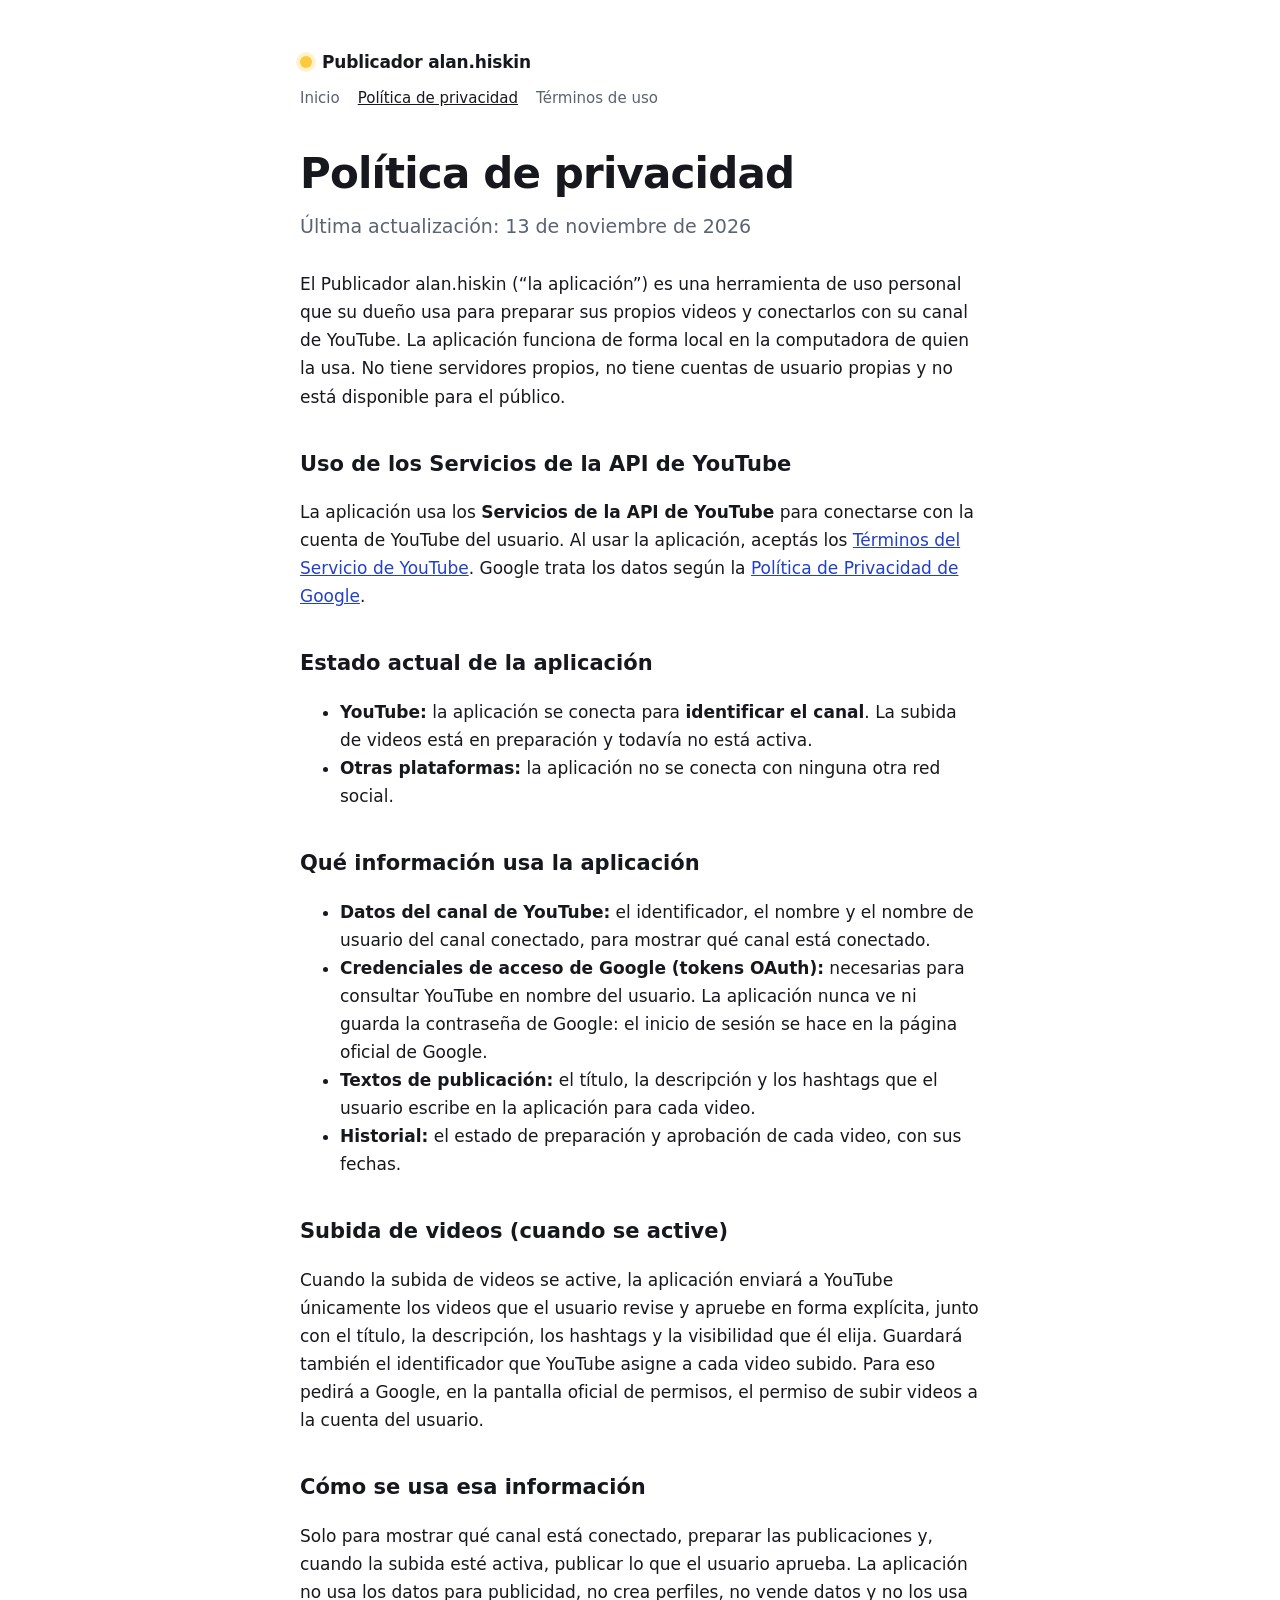
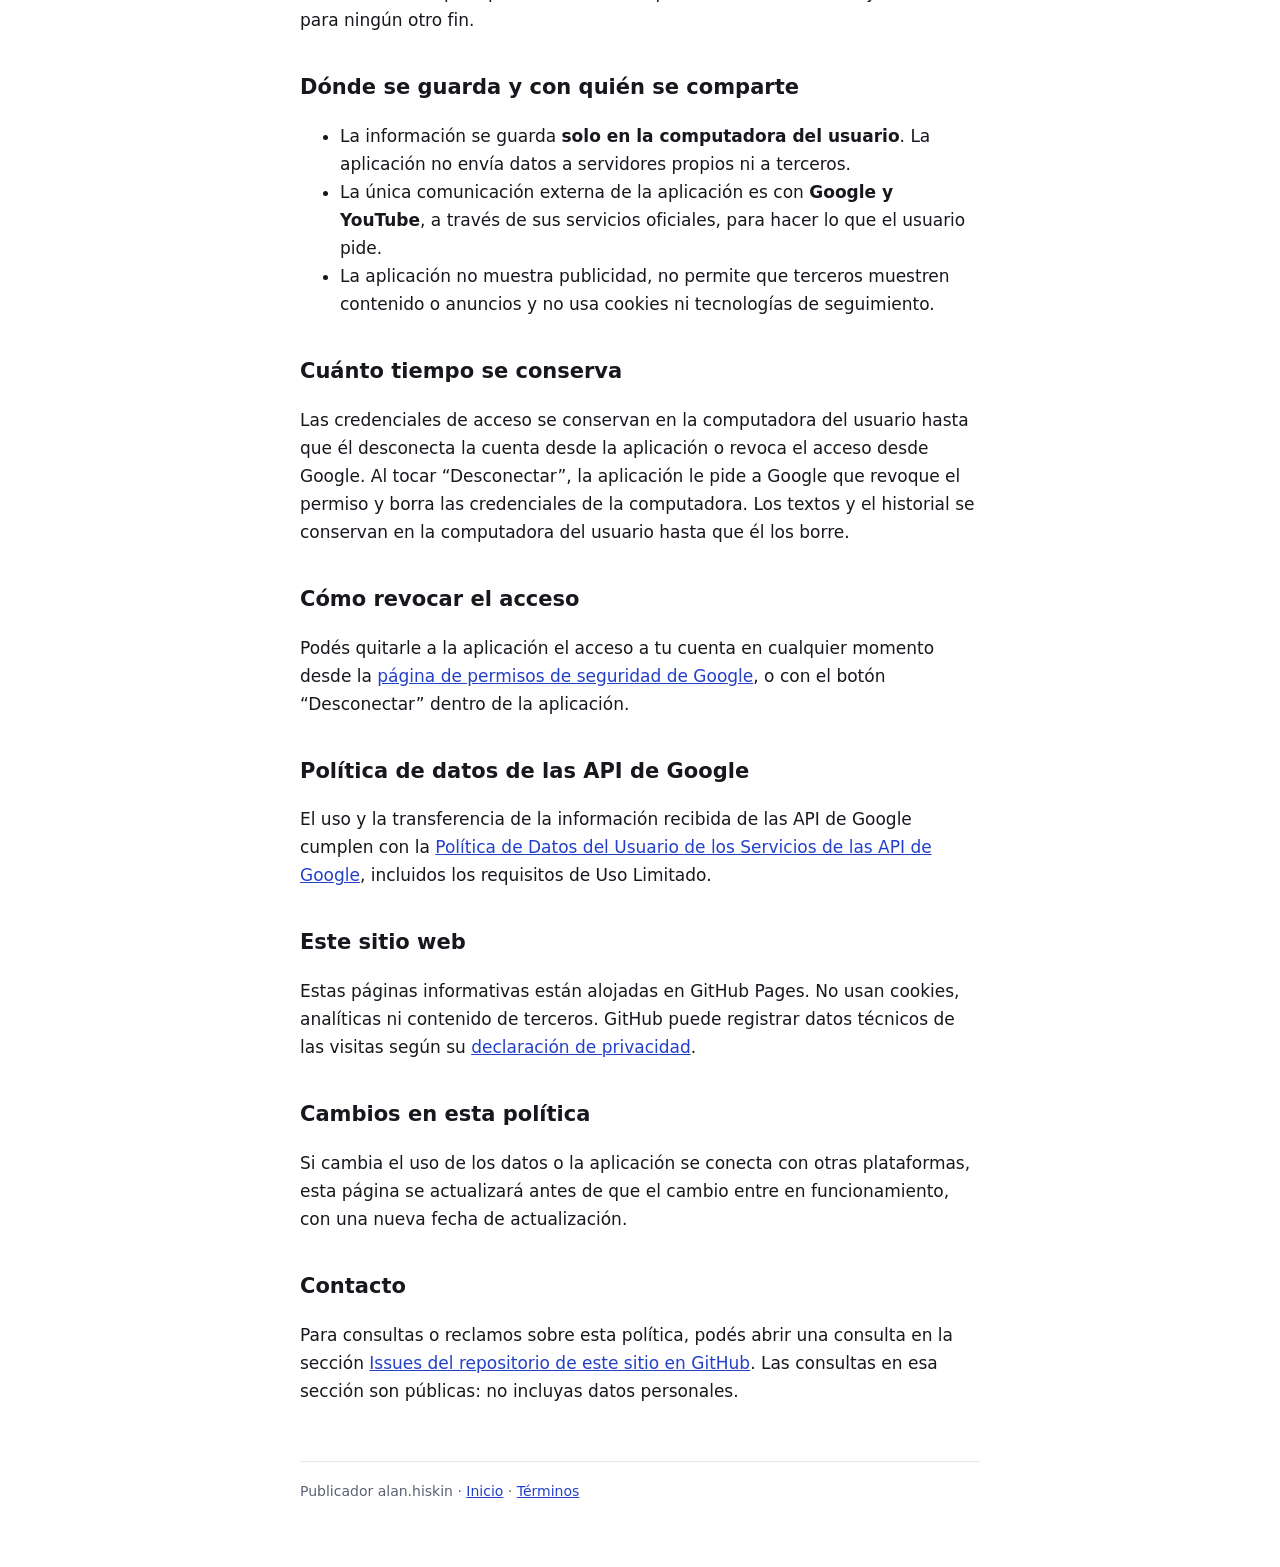
==== privacidad.html @ b64fcfba "Páginas del Publicador" ====
<!doctype html>
<html lang="es">
<head>
  <meta charset="utf-8">
  <meta name="viewport" content="width=device-width, initial-scale=1">
  <title>Política de privacidad · Publicador alan.hiskin</title>
  <meta name="description" content="Cómo el Publicador alan.hiskin usa y guarda los datos de la cuenta de YouTube conectada.">
  <link rel="stylesheet" href="estilos.css">
</head>
<body>
  <div class="envoltura">
    <header><span class="punto"></span>Publicador alan.hiskin</header>
    <nav><a href="./">Inicio</a><a href="privacidad.html" aria-current="page">Política de privacidad</a><a href="terminos.html">Términos de uso</a></nav>

    <h1>Política de privacidad</h1>
    <p class="sub">Última actualización: 13 de noviembre de 2026</p>

    <p>El Publicador alan.hiskin (“la aplicación”) es una herramienta de uso personal que su dueño usa para preparar sus propios videos y conectarlos con su canal de YouTube. La aplicación funciona de forma local en la computadora de quien la usa. No tiene servidores propios, no tiene cuentas de usuario propias y no está disponible para el público.</p>

    <h2>Uso de los Servicios de la API de YouTube</h2>
    <p>La aplicación usa los <b>Servicios de la API de YouTube</b> para conectarse con la cuenta de YouTube del usuario. Al usar la aplicación, aceptás los <a href="https://www.youtube.com/t/terms">Términos del Servicio de YouTube</a>. Google trata los datos según la <a href="https://policies.google.com/privacy">Política de Privacidad de Google</a>.</p>

    <h2>Estado actual de la aplicación</h2>
    <ul>
      <li><b>YouTube:</b> la aplicación se conecta para <b>identificar el canal</b>. La subida de videos está en preparación y todavía no está activa.</li>
      <li><b>Otras plataformas:</b> la aplicación no se conecta con ninguna otra red social.</li>
    </ul>

    <h2>Qué información usa la aplicación</h2>
    <ul>
      <li><b>Datos del canal de YouTube:</b> el identificador, el nombre y el nombre de usuario del canal conectado, para mostrar qué canal está conectado.</li>
      <li><b>Credenciales de acceso de Google (tokens OAuth):</b> necesarias para consultar YouTube en nombre del usuario. La aplicación nunca ve ni guarda la contraseña de Google: el inicio de sesión se hace en la página oficial de Google.</li>
      <li><b>Textos de publicación:</b> el título, la descripción y los hashtags que el usuario escribe en la aplicación para cada video.</li>
      <li><b>Historial:</b> el estado de preparación y aprobación de cada video, con sus fechas.</li>
    </ul>

    <h2>Subida de videos (cuando se active)</h2>
    <p>Cuando la subida de videos se active, la aplicación enviará a YouTube únicamente los videos que el usuario revise y apruebe en forma explícita, junto con el título, la descripción, los hashtags y la visibilidad que él elija. Guardará también el identificador que YouTube asigne a cada video subido. Para eso pedirá a Google, en la pantalla oficial de permisos, el permiso de subir videos a la cuenta del usuario.</p>

    <h2>Cómo se usa esa información</h2>
    <p>Solo para mostrar qué canal está conectado, preparar las publicaciones y, cuando la subida esté activa, publicar lo que el usuario aprueba. La aplicación no usa los datos para publicidad, no crea perfiles, no vende datos y no los usa para ningún otro fin.</p>

    <h2>Dónde se guarda y con quién se comparte</h2>
    <ul>
      <li>La información se guarda <b>solo en la computadora del usuario</b>. La aplicación no envía datos a servidores propios ni a terceros.</li>
      <li>La única comunicación externa de la aplicación es con <b>Google y YouTube</b>, a través de sus servicios oficiales, para hacer lo que el usuario pide.</li>
      <li>La aplicación no muestra publicidad, no permite que terceros muestren contenido o anuncios y no usa cookies ni tecnologías de seguimiento.</li>
    </ul>

    <h2>Cuánto tiempo se conserva</h2>
    <p>Las credenciales de acceso se conservan en la computadora del usuario hasta que él desconecta la cuenta desde la aplicación o revoca el acceso desde Google. Al tocar “Desconectar”, la aplicación le pide a Google que revoque el permiso y borra las credenciales de la computadora. Los textos y el historial se conservan en la computadora del usuario hasta que él los borre.</p>

    <h2>Cómo revocar el acceso</h2>
    <p>Podés quitarle a la aplicación el acceso a tu cuenta en cualquier momento desde la <a href="https://security.google.com/settings/security/permissions">página de permisos de seguridad de Google</a>, o con el botón “Desconectar” dentro de la aplicación.</p>

    <h2>Política de datos de las API de Google</h2>
    <p>El uso y la transferencia de la información recibida de las API de Google cumplen con la <a href="https://developers.google.com/terms/api-services-user-data-policy">Política de Datos del Usuario de los Servicios de las API de Google</a>, incluidos los requisitos de Uso Limitado.</p>

    <h2>Este sitio web</h2>
    <p>Estas páginas informativas están alojadas en GitHub Pages. No usan cookies, analíticas ni contenido de terceros. GitHub puede registrar datos técnicos de las visitas según su <a href="https://docs.github.com/en/site-policy/privacy-policies/github-general-privacy-statement">declaración de privacidad</a>.</p>

    <h2>Cambios en esta política</h2>
    <p>Si cambia el uso de los datos o la aplicación se conecta con otras plataformas, esta página se actualizará antes de que el cambio entre en funcionamiento, con una nueva fecha de actualización.</p>

    <h2>Contacto</h2>
    <p>Para consultas o reclamos sobre esta política, podés abrir una consulta en la sección <a href="https://github.com/alanhiskin17/alanhiskin17.github.io/issues">Issues del repositorio de este sitio en GitHub</a>. Las consultas en esa sección son públicas: no incluyas datos personales.</p>

    <footer>Publicador alan.hiskin · <a href="./">Inicio</a> · <a href="terminos.html">Términos</a></footer>
  </div>
</body>
</html>
---- estilos.css ----
:root {
  --azul: #2340C8; --amarillo: #FFC93C; --tinta: #16181D; --gris: #5B6271; --linea: #E6E8ED; --fondo: #FFFFFF; --suave: #F4F5F7;
  color-scheme: light dark;
}
@media (prefers-color-scheme: dark) {
  :root { --tinta: #F1F2F5; --gris: #A7ADBA; --linea: #2A2E37; --fondo: #111317; --suave: #1A1D23; }
}
* { box-sizing: border-box; }
body { margin: 0; background: var(--fondo); color: var(--tinta); font: 17px/1.65 "Segoe UI", system-ui, -apple-system, Roboto, sans-serif; }
.envoltura { max-width: 720px; margin: 0 auto; padding: 48px 20px 64px; }
header { display: flex; align-items: center; gap: 10px; font-weight: 800; letter-spacing: -.01em; }
header .punto { width: 12px; height: 12px; border-radius: 50%; background: var(--amarillo); box-shadow: 0 0 0 4px rgba(255,201,60,.25); }
nav { display: flex; gap: 18px; flex-wrap: wrap; margin: 10px 0 40px; font-size: 15px; }
nav a { color: var(--gris); text-decoration: none; } nav a:hover, nav a[aria-current] { color: var(--tinta); text-decoration: underline; }
h1 { font-size: clamp(30px, 6vw, 42px); line-height: 1.1; letter-spacing: -.02em; margin: 0 0 14px; }
h2 { font-size: 21px; margin: 36px 0 8px; }
p, li { color: var(--tinta); } .sub { color: var(--gris); font-size: 19px; margin: 0 0 28px; }
a { color: var(--azul); } @media (prefers-color-scheme: dark) { a { color: #8EA2FF; } }
.tarjetas { display: grid; gap: 12px; grid-template-columns: repeat(auto-fit, minmax(200px, 1fr)); margin: 28px 0; }
.tarjeta { background: var(--suave); border: 1px solid var(--linea); border-radius: 14px; padding: 16px 18px; }
.tarjeta b { display: block; margin-bottom: 4px; }
.tarjeta span { color: var(--gris); font-size: 15px; }
.nota { border-left: 4px solid var(--amarillo); background: var(--suave); padding: 12px 16px; border-radius: 0 10px 10px 0; }
footer { margin-top: 56px; padding-top: 18px; border-top: 1px solid var(--linea); color: var(--gris); font-size: 14px; }
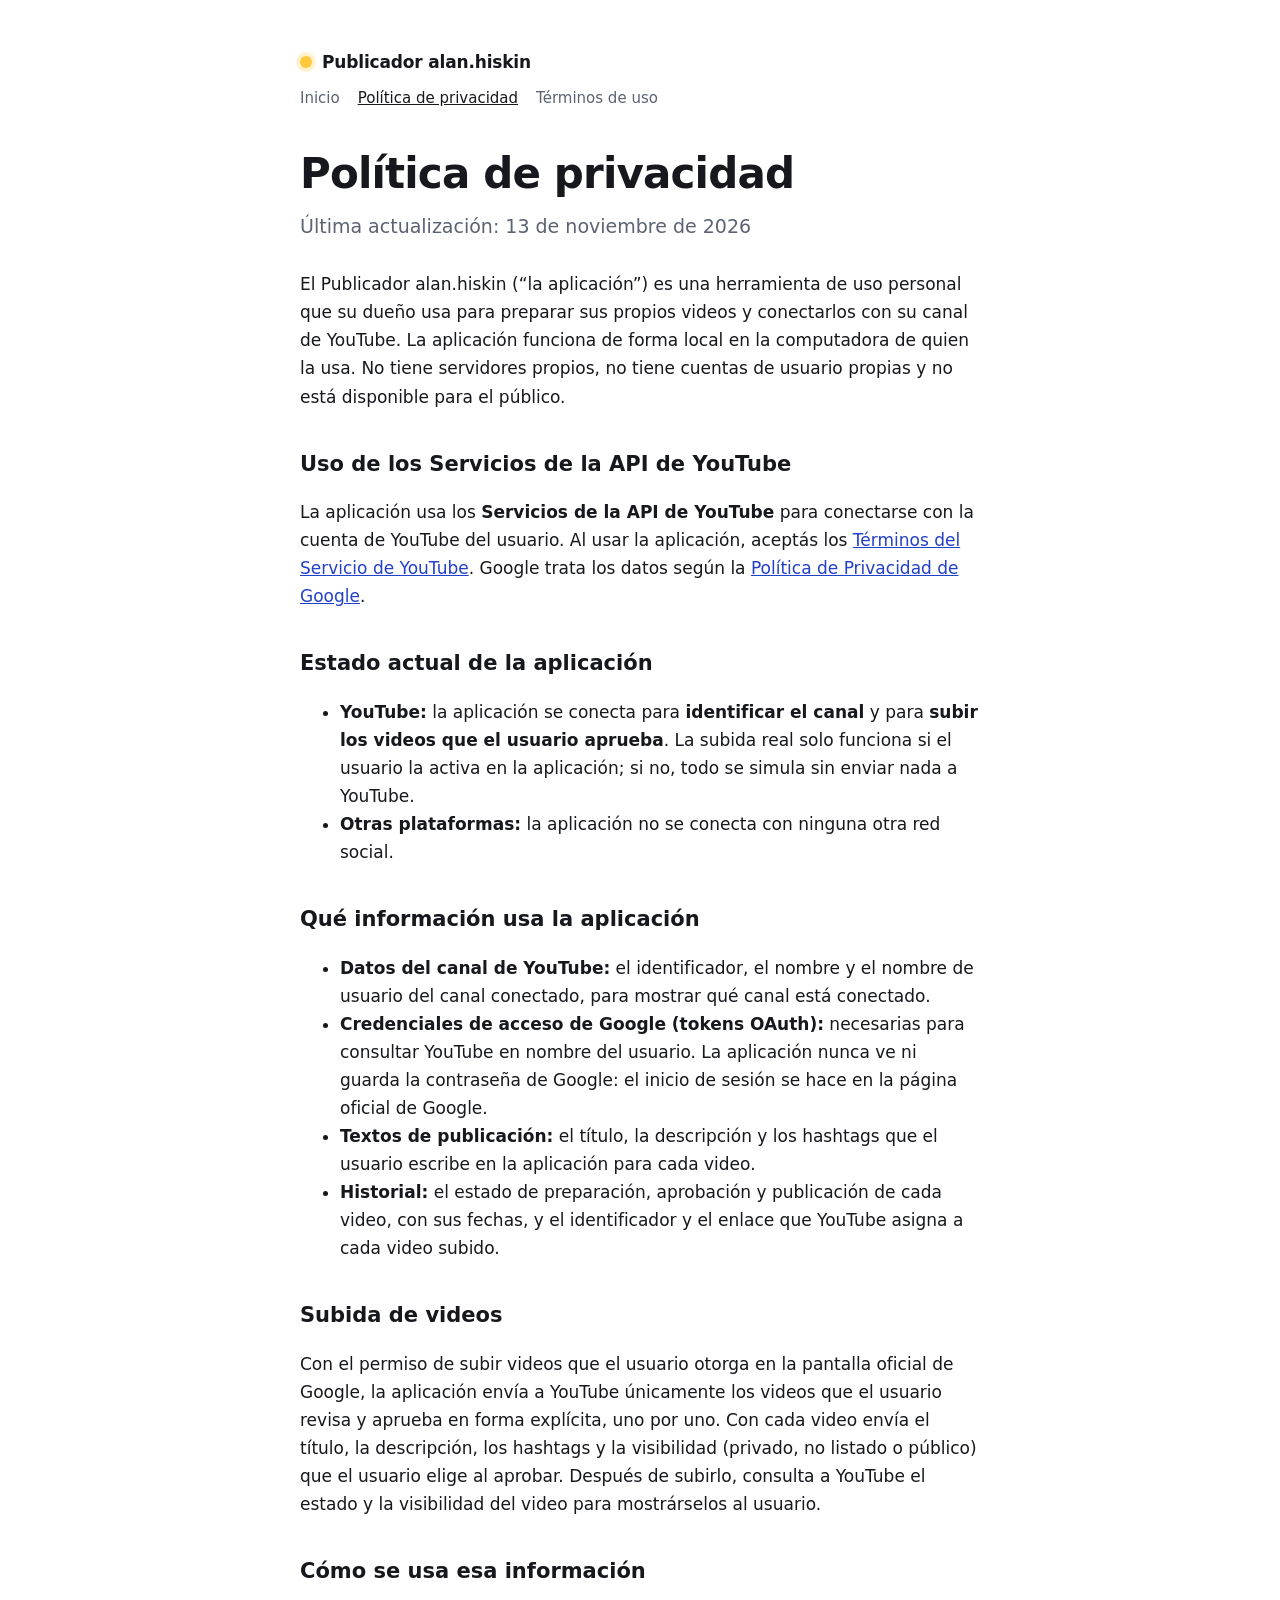
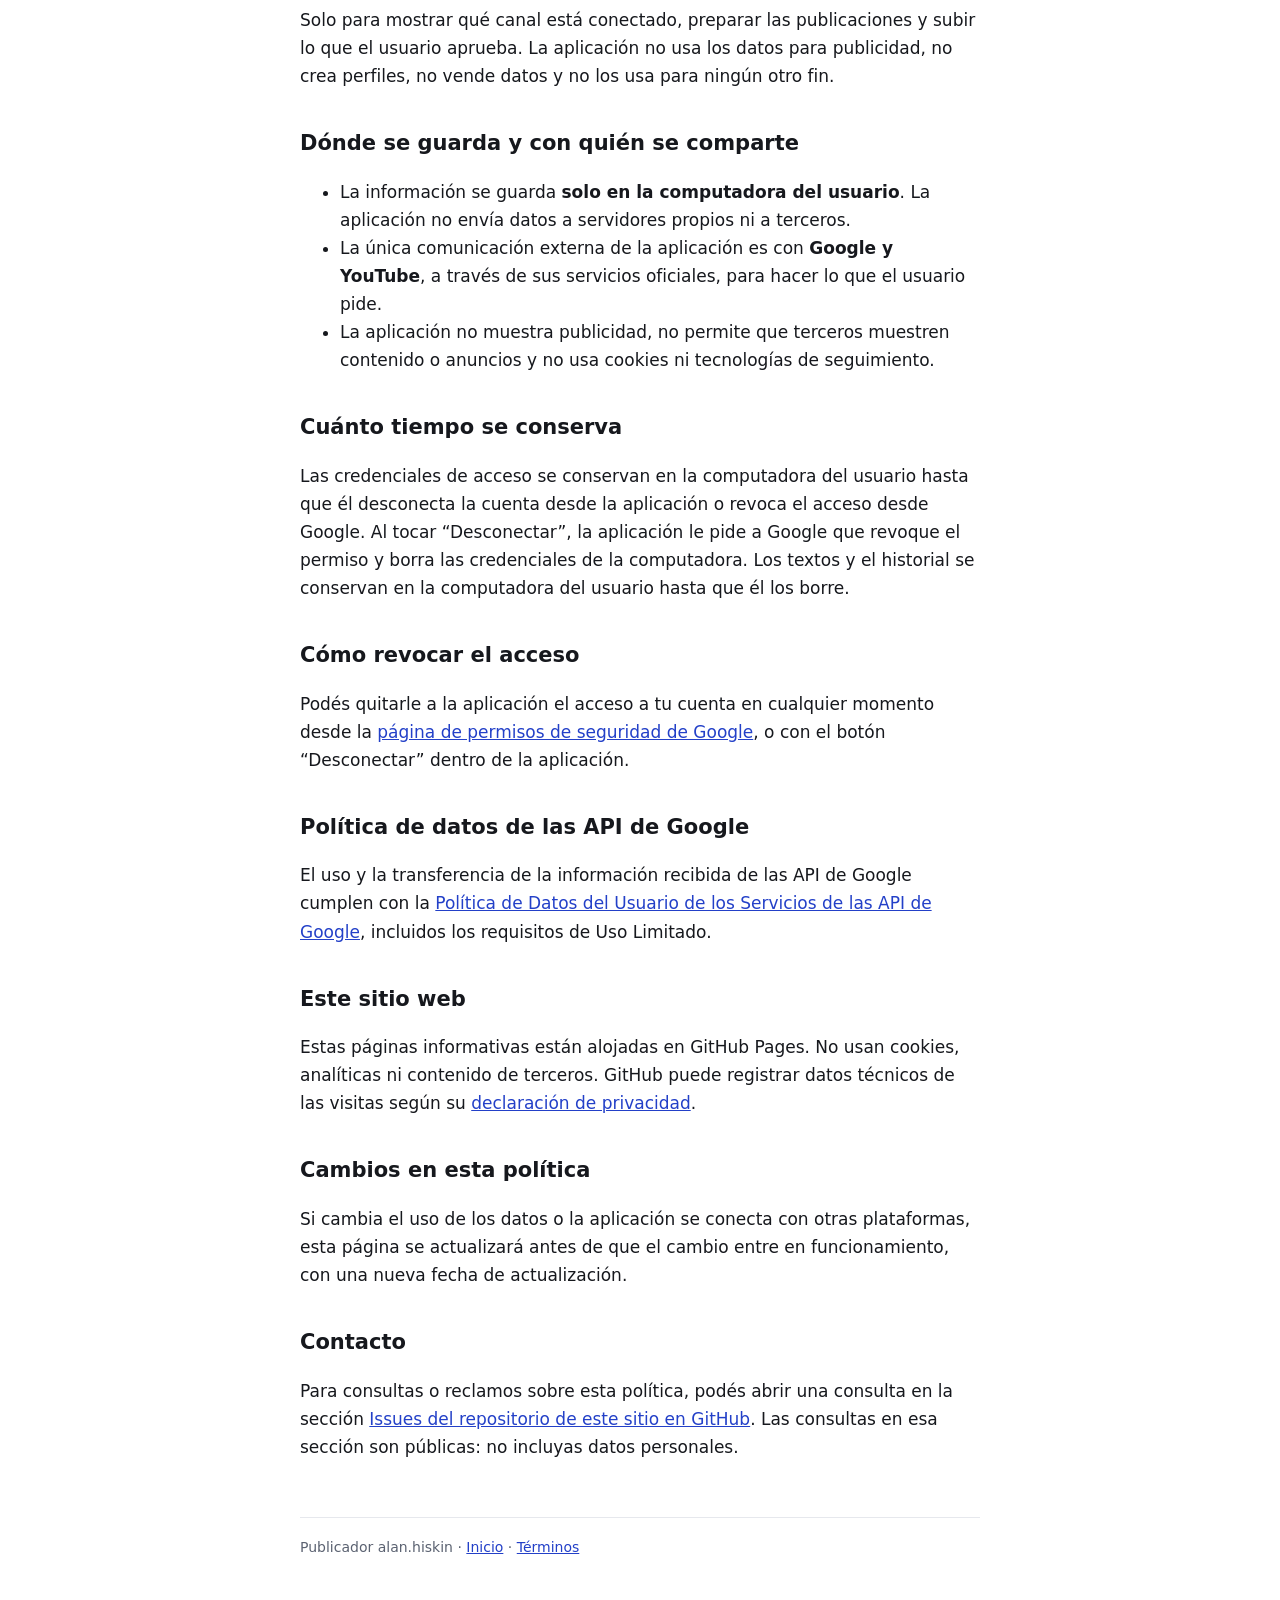
==== commit 948524fe: "Add files via upload" ====
--- a/privacidad.html
+++ b/privacidad.html
@@ -22,7 +22,7 @@
 
     <h2>Estado actual de la aplicación</h2>
     <ul>
-      <li><b>YouTube:</b> la aplicación se conecta para <b>identificar el canal</b>. La subida de videos está en preparación y todavía no está activa.</li>
+      <li><b>YouTube:</b> la aplicación se conecta para <b>identificar el canal</b> y para <b>subir los videos que el usuario aprueba</b>. La subida real solo funciona si el usuario la activa en la aplicación; si no, todo se simula sin enviar nada a YouTube.</li>
       <li><b>Otras plataformas:</b> la aplicación no se conecta con ninguna otra red social.</li>
     </ul>
 
@@ -31,14 +31,14 @@
       <li><b>Datos del canal de YouTube:</b> el identificador, el nombre y el nombre de usuario del canal conectado, para mostrar qué canal está conectado.</li>
       <li><b>Credenciales de acceso de Google (tokens OAuth):</b> necesarias para consultar YouTube en nombre del usuario. La aplicación nunca ve ni guarda la contraseña de Google: el inicio de sesión se hace en la página oficial de Google.</li>
       <li><b>Textos de publicación:</b> el título, la descripción y los hashtags que el usuario escribe en la aplicación para cada video.</li>
-      <li><b>Historial:</b> el estado de preparación y aprobación de cada video, con sus fechas.</li>
+      <li><b>Historial:</b> el estado de preparación, aprobación y publicación de cada video, con sus fechas, y el identificador y el enlace que YouTube asigna a cada video subido.</li>
     </ul>
 
-    <h2>Subida de videos (cuando se active)</h2>
-    <p>Cuando la subida de videos se active, la aplicación enviará a YouTube únicamente los videos que el usuario revise y apruebe en forma explícita, junto con el título, la descripción, los hashtags y la visibilidad que él elija. Guardará también el identificador que YouTube asigne a cada video subido. Para eso pedirá a Google, en la pantalla oficial de permisos, el permiso de subir videos a la cuenta del usuario.</p>
+    <h2>Subida de videos</h2>
+    <p>Con el permiso de subir videos que el usuario otorga en la pantalla oficial de Google, la aplicación envía a YouTube únicamente los videos que el usuario revisa y aprueba en forma explícita, uno por uno. Con cada video envía el título, la descripción, los hashtags y la visibilidad (privado, no listado o público) que el usuario elige al aprobar. Después de subirlo, consulta a YouTube el estado y la visibilidad del video para mostrárselos al usuario.</p>
 
     <h2>Cómo se usa esa información</h2>
-    <p>Solo para mostrar qué canal está conectado, preparar las publicaciones y, cuando la subida esté activa, publicar lo que el usuario aprueba. La aplicación no usa los datos para publicidad, no crea perfiles, no vende datos y no los usa para ningún otro fin.</p>
+    <p>Solo para mostrar qué canal está conectado, preparar las publicaciones y subir lo que el usuario aprueba. La aplicación no usa los datos para publicidad, no crea perfiles, no vende datos y no los usa para ningún otro fin.</p>
 
     <h2>Dónde se guarda y con quién se comparte</h2>
     <ul>
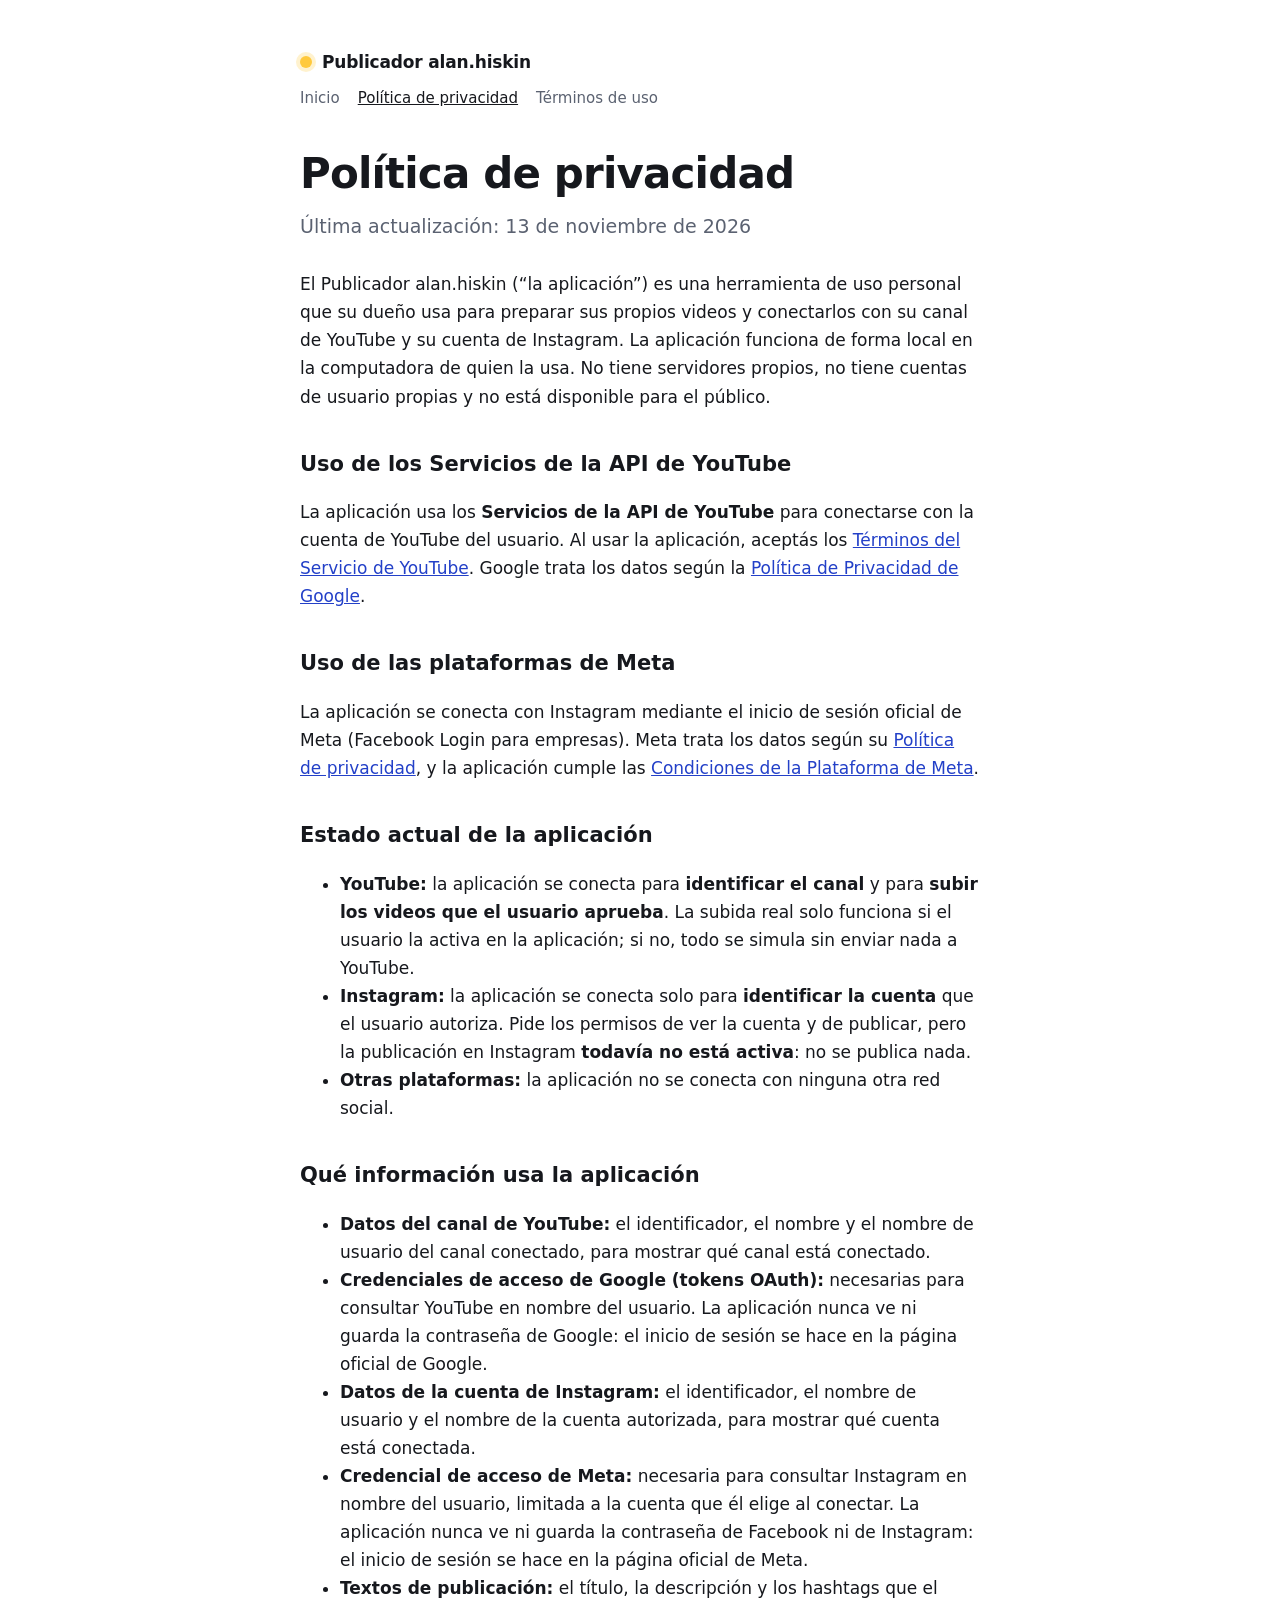
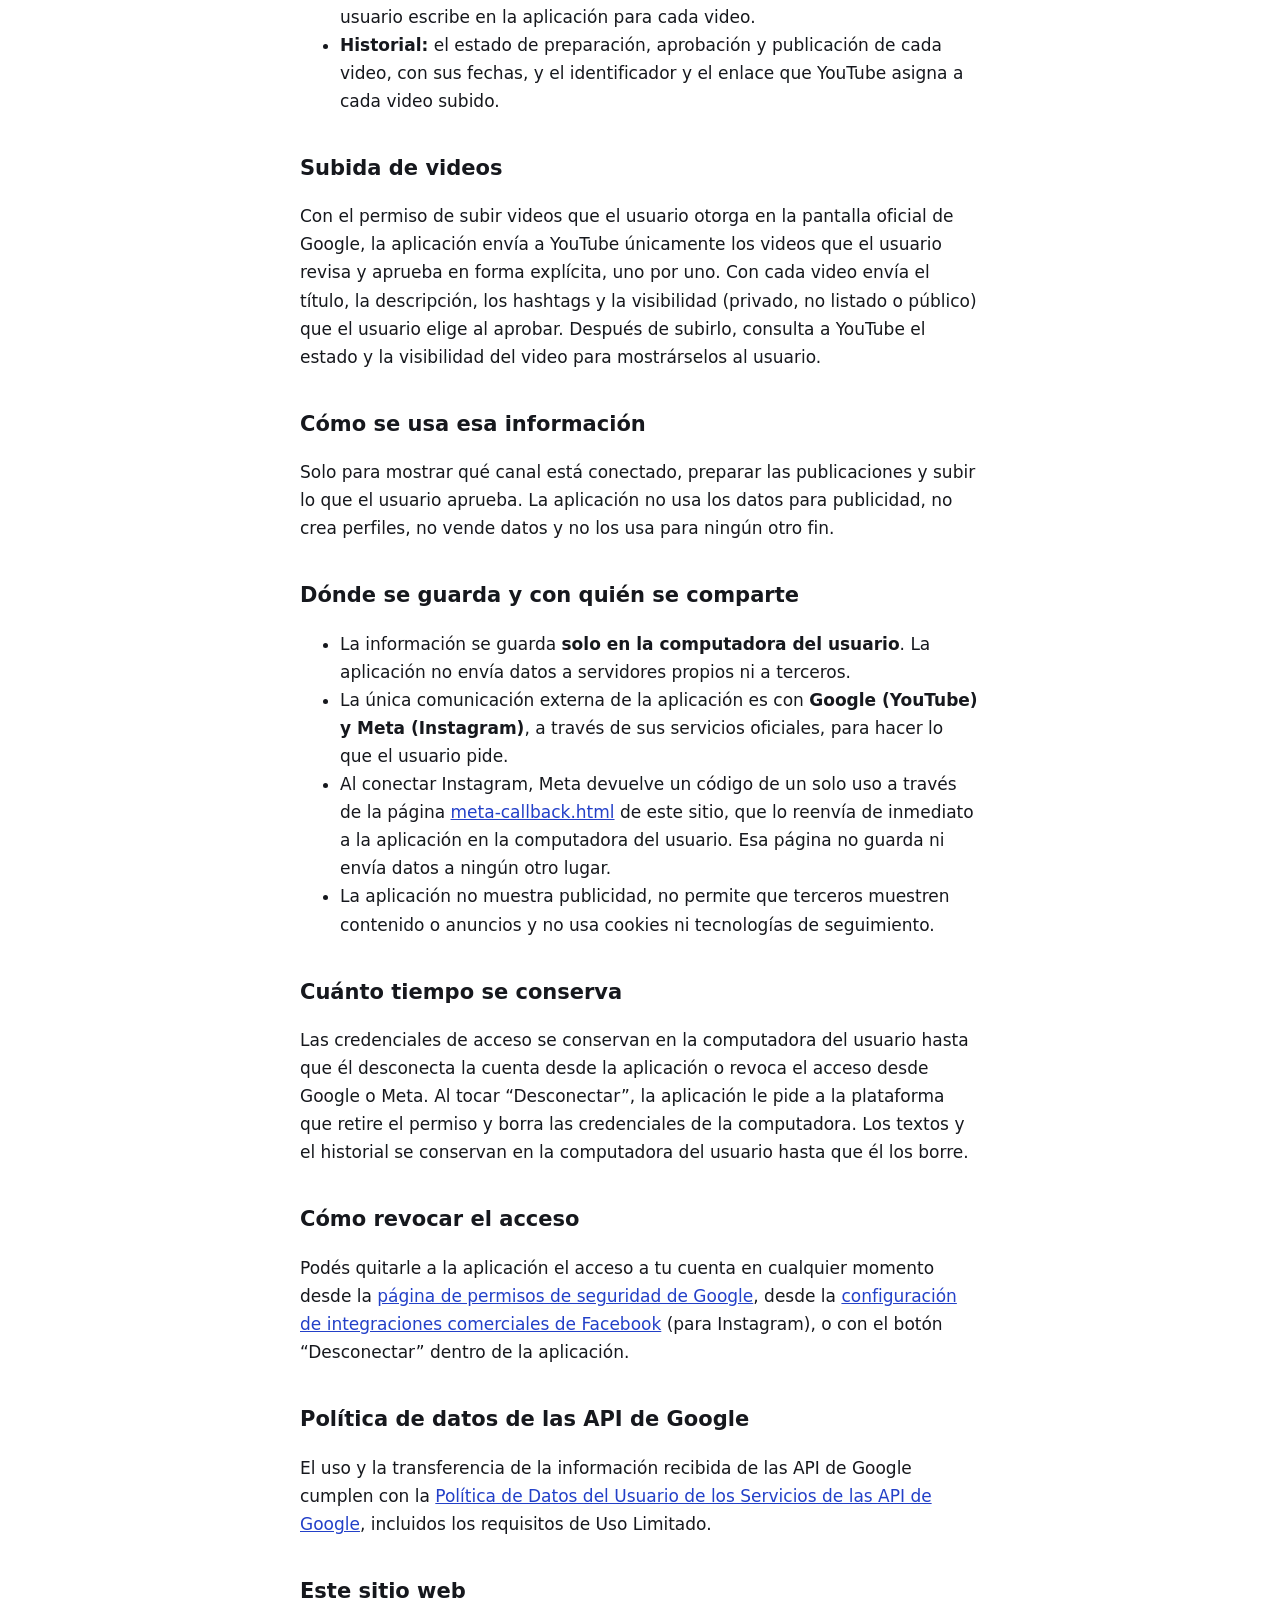
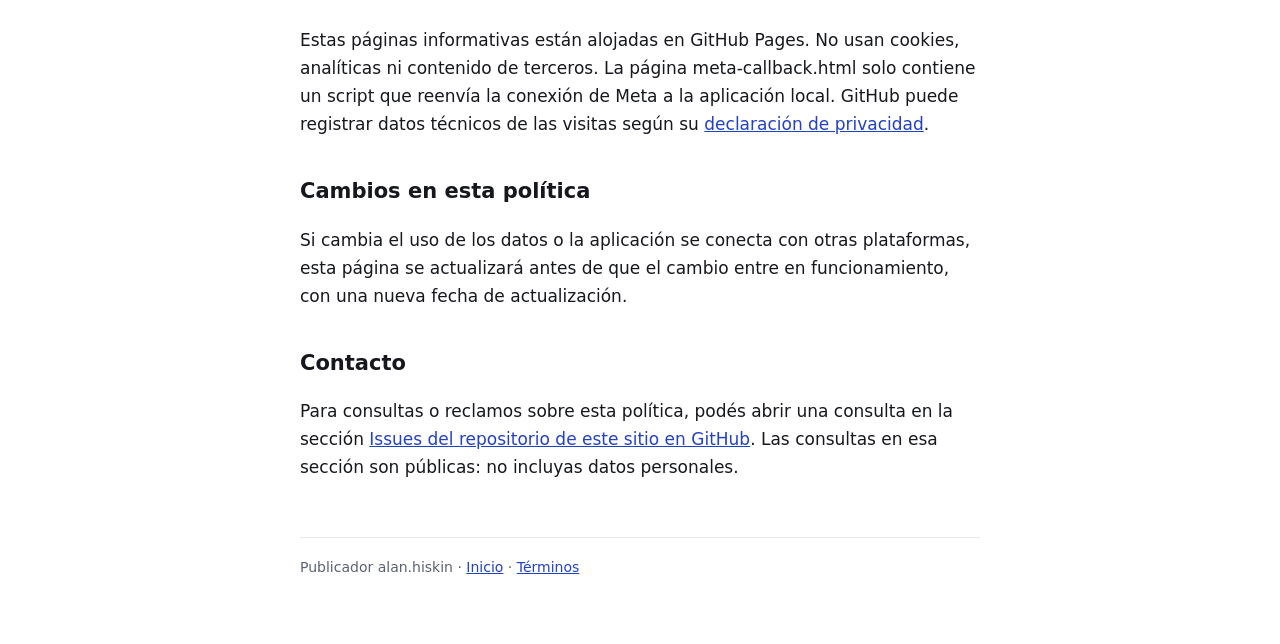
==== commit d7413cad: "Add files via upload Página de regreso de Meta y política actualizada" ====
--- a/privacidad.html
+++ b/privacidad.html
@@ -15,14 +15,18 @@
     <h1>Política de privacidad</h1>
     <p class="sub">Última actualización: 13 de noviembre de 2026</p>
 
-    <p>El Publicador alan.hiskin (“la aplicación”) es una herramienta de uso personal que su dueño usa para preparar sus propios videos y conectarlos con su canal de YouTube. La aplicación funciona de forma local en la computadora de quien la usa. No tiene servidores propios, no tiene cuentas de usuario propias y no está disponible para el público.</p>
+    <p>El Publicador alan.hiskin (“la aplicación”) es una herramienta de uso personal que su dueño usa para preparar sus propios videos y conectarlos con su canal de YouTube y su cuenta de Instagram. La aplicación funciona de forma local en la computadora de quien la usa. No tiene servidores propios, no tiene cuentas de usuario propias y no está disponible para el público.</p>
 
     <h2>Uso de los Servicios de la API de YouTube</h2>
     <p>La aplicación usa los <b>Servicios de la API de YouTube</b> para conectarse con la cuenta de YouTube del usuario. Al usar la aplicación, aceptás los <a href="https://www.youtube.com/t/terms">Términos del Servicio de YouTube</a>. Google trata los datos según la <a href="https://policies.google.com/privacy">Política de Privacidad de Google</a>.</p>
 
+    <h2>Uso de las plataformas de Meta</h2>
+    <p>La aplicación se conecta con Instagram mediante el inicio de sesión oficial de Meta (Facebook Login para empresas). Meta trata los datos según su <a href="https://www.facebook.com/privacy/policy/">Política de privacidad</a>, y la aplicación cumple las <a href="https://developers.facebook.com/terms/">Condiciones de la Plataforma de Meta</a>.</p>
+
     <h2>Estado actual de la aplicación</h2>
     <ul>
       <li><b>YouTube:</b> la aplicación se conecta para <b>identificar el canal</b> y para <b>subir los videos que el usuario aprueba</b>. La subida real solo funciona si el usuario la activa en la aplicación; si no, todo se simula sin enviar nada a YouTube.</li>
+      <li><b>Instagram:</b> la aplicación se conecta solo para <b>identificar la cuenta</b> que el usuario autoriza. Pide los permisos de ver la cuenta y de publicar, pero la publicación en Instagram <b>todavía no está activa</b>: no se publica nada.</li>
       <li><b>Otras plataformas:</b> la aplicación no se conecta con ninguna otra red social.</li>
     </ul>
 
@@ -30,6 +34,8 @@
     <ul>
       <li><b>Datos del canal de YouTube:</b> el identificador, el nombre y el nombre de usuario del canal conectado, para mostrar qué canal está conectado.</li>
       <li><b>Credenciales de acceso de Google (tokens OAuth):</b> necesarias para consultar YouTube en nombre del usuario. La aplicación nunca ve ni guarda la contraseña de Google: el inicio de sesión se hace en la página oficial de Google.</li>
+      <li><b>Datos de la cuenta de Instagram:</b> el identificador, el nombre de usuario y el nombre de la cuenta autorizada, para mostrar qué cuenta está conectada.</li>
+      <li><b>Credencial de acceso de Meta:</b> necesaria para consultar Instagram en nombre del usuario, limitada a la cuenta que él elige al conectar. La aplicación nunca ve ni guarda la contraseña de Facebook ni de Instagram: el inicio de sesión se hace en la página oficial de Meta.</li>
       <li><b>Textos de publicación:</b> el título, la descripción y los hashtags que el usuario escribe en la aplicación para cada video.</li>
       <li><b>Historial:</b> el estado de preparación, aprobación y publicación de cada video, con sus fechas, y el identificador y el enlace que YouTube asigna a cada video subido.</li>
     </ul>
@@ -43,21 +49,22 @@
     <h2>Dónde se guarda y con quién se comparte</h2>
     <ul>
       <li>La información se guarda <b>solo en la computadora del usuario</b>. La aplicación no envía datos a servidores propios ni a terceros.</li>
-      <li>La única comunicación externa de la aplicación es con <b>Google y YouTube</b>, a través de sus servicios oficiales, para hacer lo que el usuario pide.</li>
+      <li>La única comunicación externa de la aplicación es con <b>Google (YouTube) y Meta (Instagram)</b>, a través de sus servicios oficiales, para hacer lo que el usuario pide.</li>
+      <li>Al conectar Instagram, Meta devuelve un código de un solo uso a través de la página <a href="meta-callback.html">meta-callback.html</a> de este sitio, que lo reenvía de inmediato a la aplicación en la computadora del usuario. Esa página no guarda ni envía datos a ningún otro lugar.</li>
       <li>La aplicación no muestra publicidad, no permite que terceros muestren contenido o anuncios y no usa cookies ni tecnologías de seguimiento.</li>
     </ul>
 
     <h2>Cuánto tiempo se conserva</h2>
-    <p>Las credenciales de acceso se conservan en la computadora del usuario hasta que él desconecta la cuenta desde la aplicación o revoca el acceso desde Google. Al tocar “Desconectar”, la aplicación le pide a Google que revoque el permiso y borra las credenciales de la computadora. Los textos y el historial se conservan en la computadora del usuario hasta que él los borre.</p>
+    <p>Las credenciales de acceso se conservan en la computadora del usuario hasta que él desconecta la cuenta desde la aplicación o revoca el acceso desde Google o Meta. Al tocar “Desconectar”, la aplicación le pide a la plataforma que retire el permiso y borra las credenciales de la computadora. Los textos y el historial se conservan en la computadora del usuario hasta que él los borre.</p>
 
     <h2>Cómo revocar el acceso</h2>
-    <p>Podés quitarle a la aplicación el acceso a tu cuenta en cualquier momento desde la <a href="https://security.google.com/settings/security/permissions">página de permisos de seguridad de Google</a>, o con el botón “Desconectar” dentro de la aplicación.</p>
+    <p>Podés quitarle a la aplicación el acceso a tu cuenta en cualquier momento desde la <a href="https://security.google.com/settings/security/permissions">página de permisos de seguridad de Google</a>, desde la <a href="https://www.facebook.com/settings/?tab=business_tools">configuración de integraciones comerciales de Facebook</a> (para Instagram), o con el botón “Desconectar” dentro de la aplicación.</p>
 
     <h2>Política de datos de las API de Google</h2>
     <p>El uso y la transferencia de la información recibida de las API de Google cumplen con la <a href="https://developers.google.com/terms/api-services-user-data-policy">Política de Datos del Usuario de los Servicios de las API de Google</a>, incluidos los requisitos de Uso Limitado.</p>
 
     <h2>Este sitio web</h2>
-    <p>Estas páginas informativas están alojadas en GitHub Pages. No usan cookies, analíticas ni contenido de terceros. GitHub puede registrar datos técnicos de las visitas según su <a href="https://docs.github.com/en/site-policy/privacy-policies/github-general-privacy-statement">declaración de privacidad</a>.</p>
+    <p>Estas páginas informativas están alojadas en GitHub Pages. No usan cookies, analíticas ni contenido de terceros. La página meta-callback.html solo contiene un script que reenvía la conexión de Meta a la aplicación local. GitHub puede registrar datos técnicos de las visitas según su <a href="https://docs.github.com/en/site-policy/privacy-policies/github-general-privacy-statement">declaración de privacidad</a>.</p>
 
     <h2>Cambios en esta política</h2>
     <p>Si cambia el uso de los datos o la aplicación se conecta con otras plataformas, esta página se actualizará antes de que el cambio entre en funcionamiento, con una nueva fecha de actualización.</p>
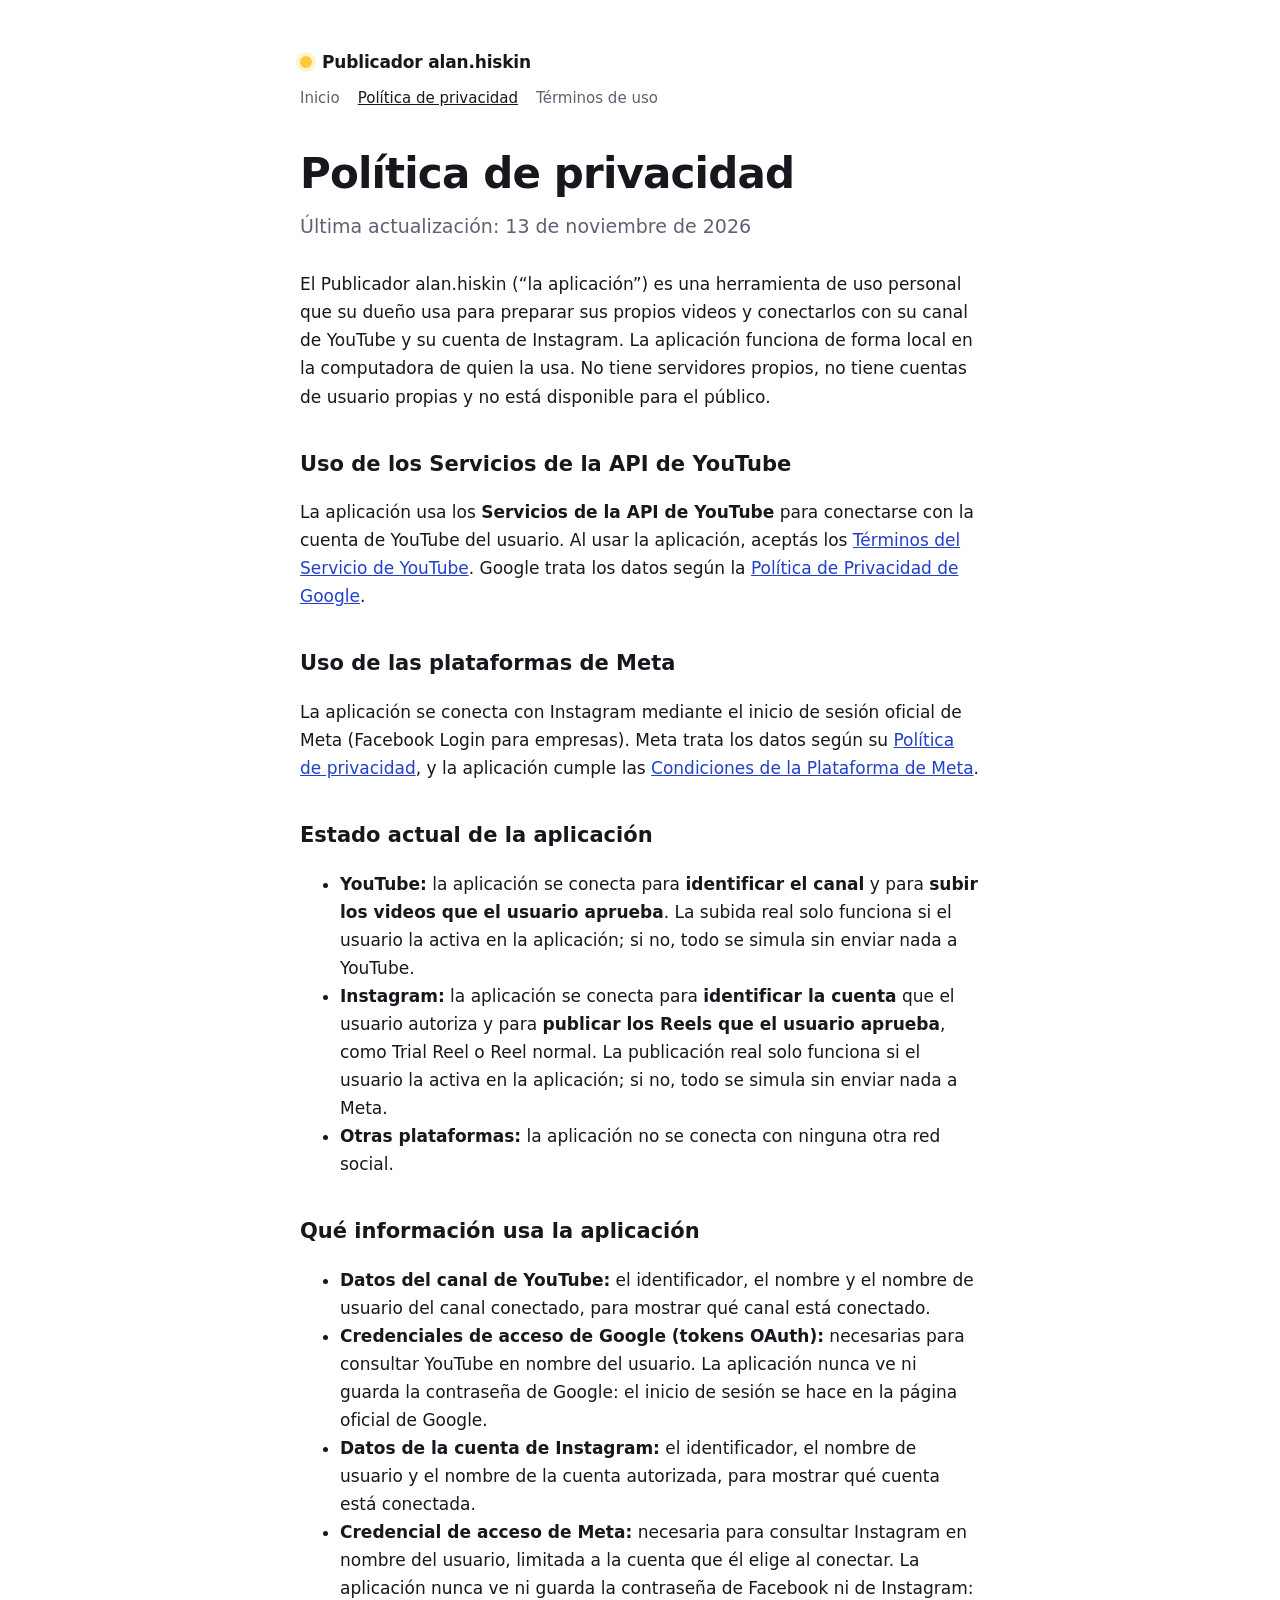
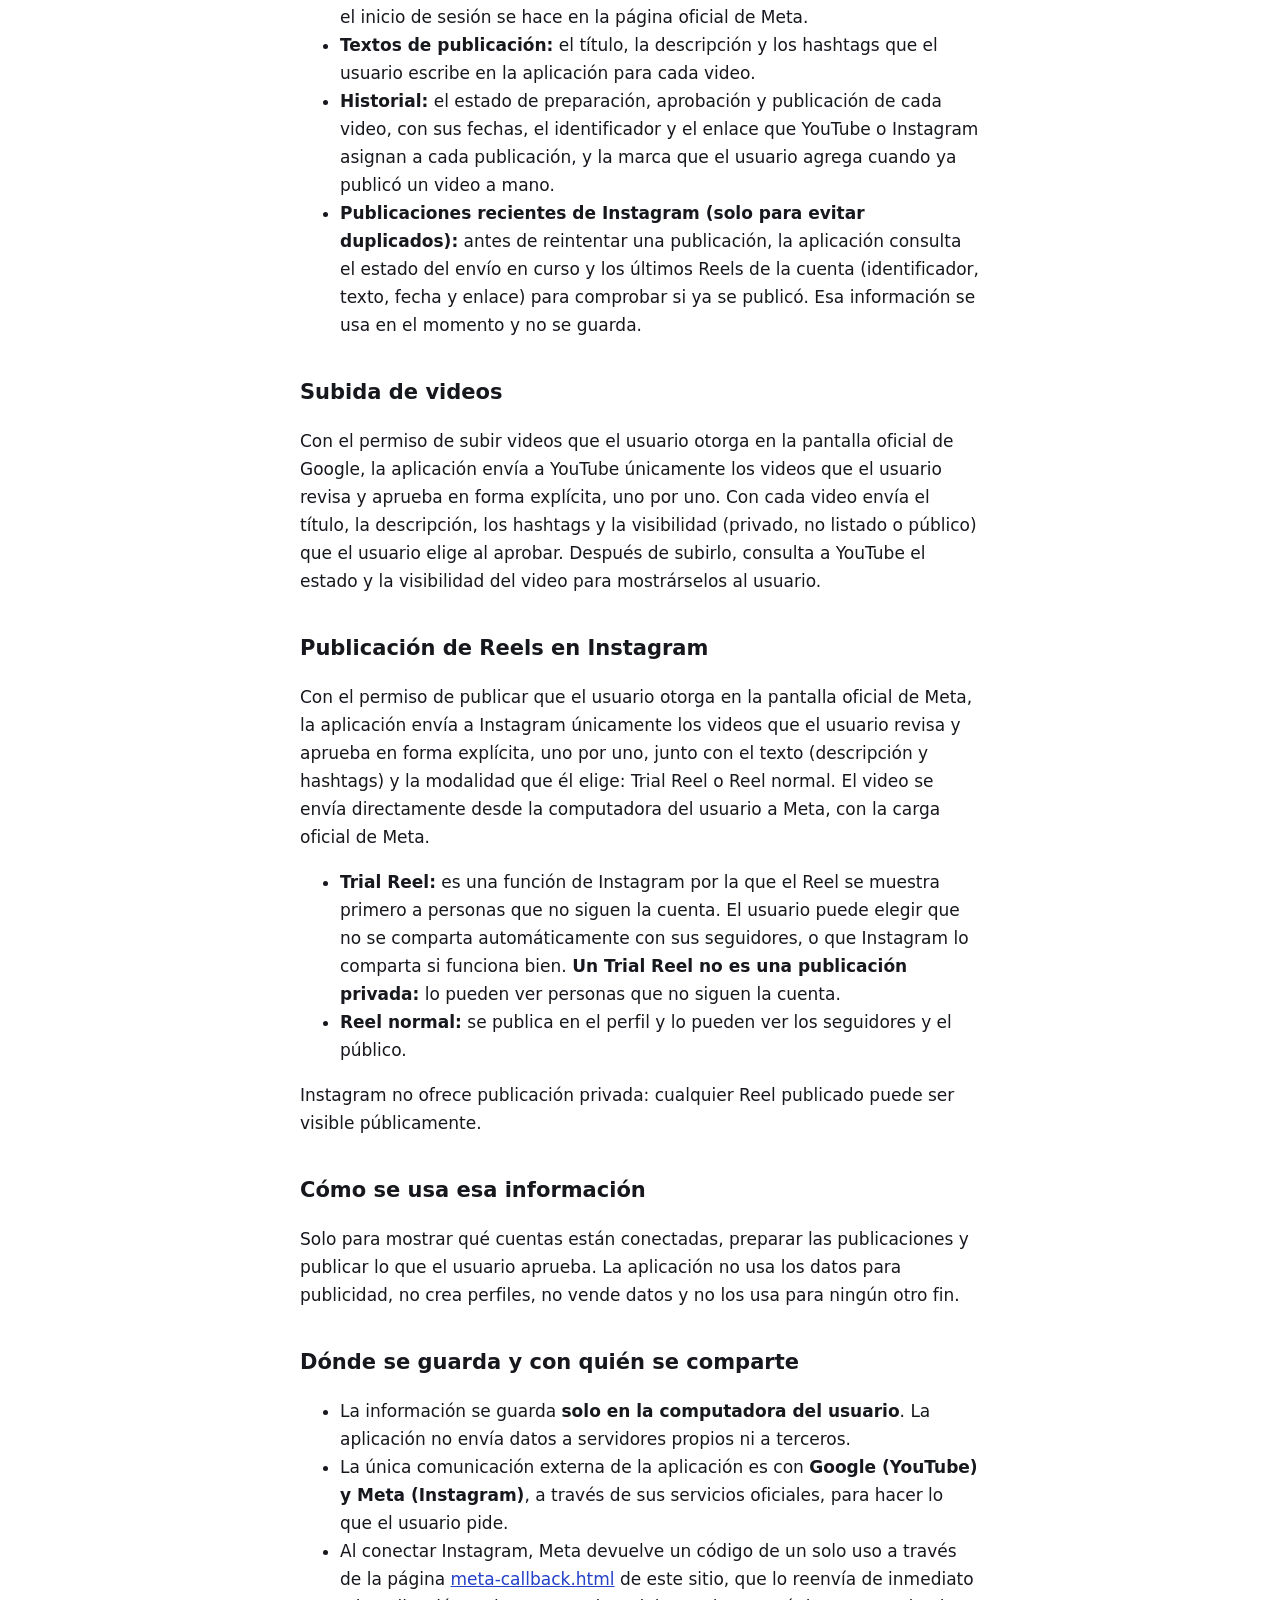
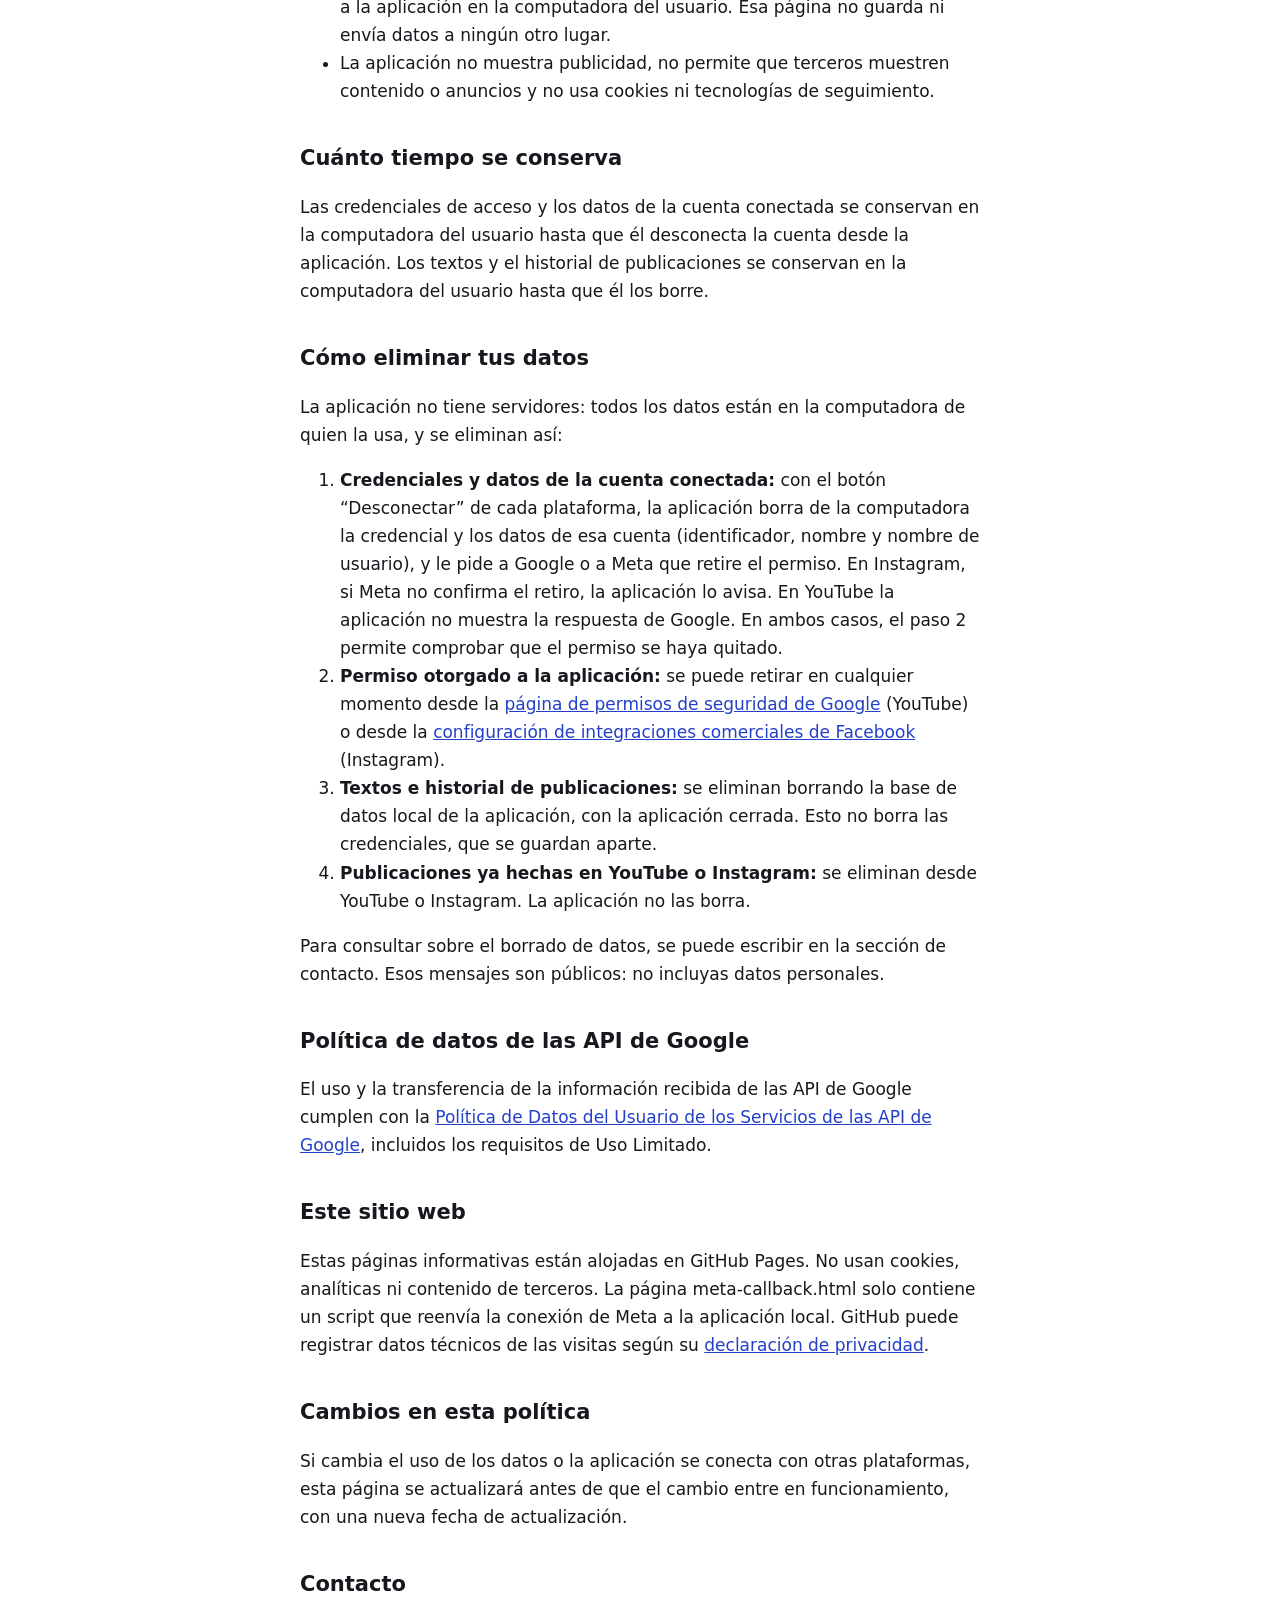
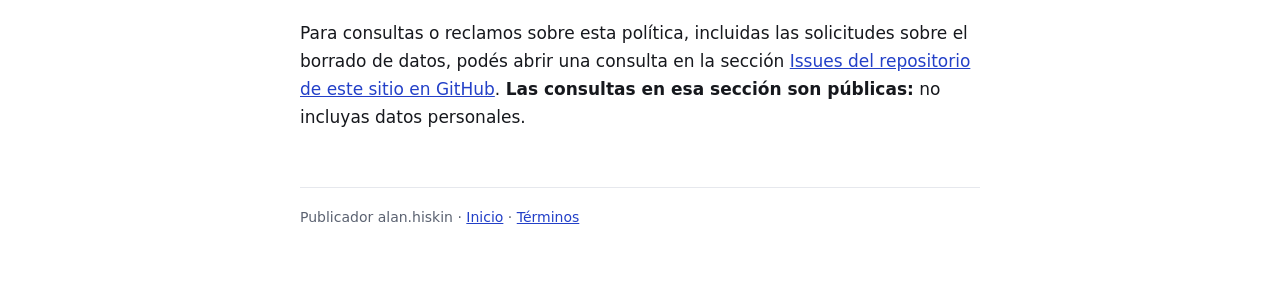
==== commit a40b7482: "Add files via upload Política: borrado de datos e Instagram" ====
--- a/privacidad.html
+++ b/privacidad.html
@@ -26,7 +26,7 @@
     <h2>Estado actual de la aplicación</h2>
     <ul>
       <li><b>YouTube:</b> la aplicación se conecta para <b>identificar el canal</b> y para <b>subir los videos que el usuario aprueba</b>. La subida real solo funciona si el usuario la activa en la aplicación; si no, todo se simula sin enviar nada a YouTube.</li>
-      <li><b>Instagram:</b> la aplicación se conecta solo para <b>identificar la cuenta</b> que el usuario autoriza. Pide los permisos de ver la cuenta y de publicar, pero la publicación en Instagram <b>todavía no está activa</b>: no se publica nada.</li>
+      <li><b>Instagram:</b> la aplicación se conecta para <b>identificar la cuenta</b> que el usuario autoriza y para <b>publicar los Reels que el usuario aprueba</b>, como Trial Reel o Reel normal. La publicación real solo funciona si el usuario la activa en la aplicación; si no, todo se simula sin enviar nada a Meta.</li>
       <li><b>Otras plataformas:</b> la aplicación no se conecta con ninguna otra red social.</li>
     </ul>
 
@@ -37,14 +37,23 @@
       <li><b>Datos de la cuenta de Instagram:</b> el identificador, el nombre de usuario y el nombre de la cuenta autorizada, para mostrar qué cuenta está conectada.</li>
       <li><b>Credencial de acceso de Meta:</b> necesaria para consultar Instagram en nombre del usuario, limitada a la cuenta que él elige al conectar. La aplicación nunca ve ni guarda la contraseña de Facebook ni de Instagram: el inicio de sesión se hace en la página oficial de Meta.</li>
       <li><b>Textos de publicación:</b> el título, la descripción y los hashtags que el usuario escribe en la aplicación para cada video.</li>
-      <li><b>Historial:</b> el estado de preparación, aprobación y publicación de cada video, con sus fechas, y el identificador y el enlace que YouTube asigna a cada video subido.</li>
+      <li><b>Historial:</b> el estado de preparación, aprobación y publicación de cada video, con sus fechas, el identificador y el enlace que YouTube o Instagram asignan a cada publicación, y la marca que el usuario agrega cuando ya publicó un video a mano.</li>
+      <li><b>Publicaciones recientes de Instagram (solo para evitar duplicados):</b> antes de reintentar una publicación, la aplicación consulta el estado del envío en curso y los últimos Reels de la cuenta (identificador, texto, fecha y enlace) para comprobar si ya se publicó. Esa información se usa en el momento y no se guarda.</li>
     </ul>
 
     <h2>Subida de videos</h2>
     <p>Con el permiso de subir videos que el usuario otorga en la pantalla oficial de Google, la aplicación envía a YouTube únicamente los videos que el usuario revisa y aprueba en forma explícita, uno por uno. Con cada video envía el título, la descripción, los hashtags y la visibilidad (privado, no listado o público) que el usuario elige al aprobar. Después de subirlo, consulta a YouTube el estado y la visibilidad del video para mostrárselos al usuario.</p>
 
+    <h2>Publicación de Reels en Instagram</h2>
+    <p>Con el permiso de publicar que el usuario otorga en la pantalla oficial de Meta, la aplicación envía a Instagram únicamente los videos que el usuario revisa y aprueba en forma explícita, uno por uno, junto con el texto (descripción y hashtags) y la modalidad que él elige: Trial Reel o Reel normal. El video se envía directamente desde la computadora del usuario a Meta, con la carga oficial de Meta.</p>
+    <ul>
+      <li><b>Trial Reel:</b> es una función de Instagram por la que el Reel se muestra primero a personas que no siguen la cuenta. El usuario puede elegir que no se comparta automáticamente con sus seguidores, o que Instagram lo comparta si funciona bien. <b>Un Trial Reel no es una publicación privada:</b> lo pueden ver personas que no siguen la cuenta.</li>
+      <li><b>Reel normal:</b> se publica en el perfil y lo pueden ver los seguidores y el público.</li>
+    </ul>
+    <p>Instagram no ofrece publicación privada: cualquier Reel publicado puede ser visible públicamente.</p>
+
     <h2>Cómo se usa esa información</h2>
-    <p>Solo para mostrar qué canal está conectado, preparar las publicaciones y subir lo que el usuario aprueba. La aplicación no usa los datos para publicidad, no crea perfiles, no vende datos y no los usa para ningún otro fin.</p>
+    <p>Solo para mostrar qué cuentas están conectadas, preparar las publicaciones y publicar lo que el usuario aprueba. La aplicación no usa los datos para publicidad, no crea perfiles, no vende datos y no los usa para ningún otro fin.</p>
 
     <h2>Dónde se guarda y con quién se comparte</h2>
     <ul>
@@ -55,10 +64,17 @@
     </ul>
 
     <h2>Cuánto tiempo se conserva</h2>
-    <p>Las credenciales de acceso se conservan en la computadora del usuario hasta que él desconecta la cuenta desde la aplicación o revoca el acceso desde Google o Meta. Al tocar “Desconectar”, la aplicación le pide a la plataforma que retire el permiso y borra las credenciales de la computadora. Los textos y el historial se conservan en la computadora del usuario hasta que él los borre.</p>
+    <p>Las credenciales de acceso y los datos de la cuenta conectada se conservan en la computadora del usuario hasta que él desconecta la cuenta desde la aplicación. Los textos y el historial de publicaciones se conservan en la computadora del usuario hasta que él los borre.</p>
 
-    <h2>Cómo revocar el acceso</h2>
-    <p>Podés quitarle a la aplicación el acceso a tu cuenta en cualquier momento desde la <a href="https://security.google.com/settings/security/permissions">página de permisos de seguridad de Google</a>, desde la <a href="https://www.facebook.com/settings/?tab=business_tools">configuración de integraciones comerciales de Facebook</a> (para Instagram), o con el botón “Desconectar” dentro de la aplicación.</p>
+    <h2 id="borrado">Cómo eliminar tus datos</h2>
+    <p>La aplicación no tiene servidores: todos los datos están en la computadora de quien la usa, y se eliminan así:</p>
+    <ol>
+      <li><b>Credenciales y datos de la cuenta conectada:</b> con el botón “Desconectar” de cada plataforma, la aplicación borra de la computadora la credencial y los datos de esa cuenta (identificador, nombre y nombre de usuario), y le pide a Google o a Meta que retire el permiso. En Instagram, si Meta no confirma el retiro, la aplicación lo avisa. En YouTube la aplicación no muestra la respuesta de Google. En ambos casos, el paso 2 permite comprobar que el permiso se haya quitado.</li>
+      <li><b>Permiso otorgado a la aplicación:</b> se puede retirar en cualquier momento desde la <a href="https://security.google.com/settings/security/permissions">página de permisos de seguridad de Google</a> (YouTube) o desde la <a href="https://www.facebook.com/settings/?tab=business_tools">configuración de integraciones comerciales de Facebook</a> (Instagram).</li>
+      <li><b>Textos e historial de publicaciones:</b> se eliminan borrando la base de datos local de la aplicación, con la aplicación cerrada. Esto no borra las credenciales, que se guardan aparte.</li>
+      <li><b>Publicaciones ya hechas en YouTube o Instagram:</b> se eliminan desde YouTube o Instagram. La aplicación no las borra.</li>
+    </ol>
+    <p>Para consultar sobre el borrado de datos, se puede escribir en la sección de contacto. Esos mensajes son públicos: no incluyas datos personales.</p>
 
     <h2>Política de datos de las API de Google</h2>
     <p>El uso y la transferencia de la información recibida de las API de Google cumplen con la <a href="https://developers.google.com/terms/api-services-user-data-policy">Política de Datos del Usuario de los Servicios de las API de Google</a>, incluidos los requisitos de Uso Limitado.</p>
@@ -70,7 +86,7 @@
     <p>Si cambia el uso de los datos o la aplicación se conecta con otras plataformas, esta página se actualizará antes de que el cambio entre en funcionamiento, con una nueva fecha de actualización.</p>
 
     <h2>Contacto</h2>
-    <p>Para consultas o reclamos sobre esta política, podés abrir una consulta en la sección <a href="https://github.com/alanhiskin17/alanhiskin17.github.io/issues">Issues del repositorio de este sitio en GitHub</a>. Las consultas en esa sección son públicas: no incluyas datos personales.</p>
+    <p>Para consultas o reclamos sobre esta política, incluidas las solicitudes sobre el borrado de datos, podés abrir una consulta en la sección <a href="https://github.com/alanhiskin17/alanhiskin17.github.io/issues">Issues del repositorio de este sitio en GitHub</a>. <b>Las consultas en esa sección son públicas:</b> no incluyas datos personales.</p>
 
     <footer>Publicador alan.hiskin · <a href="./">Inicio</a> · <a href="terminos.html">Términos</a></footer>
   </div>
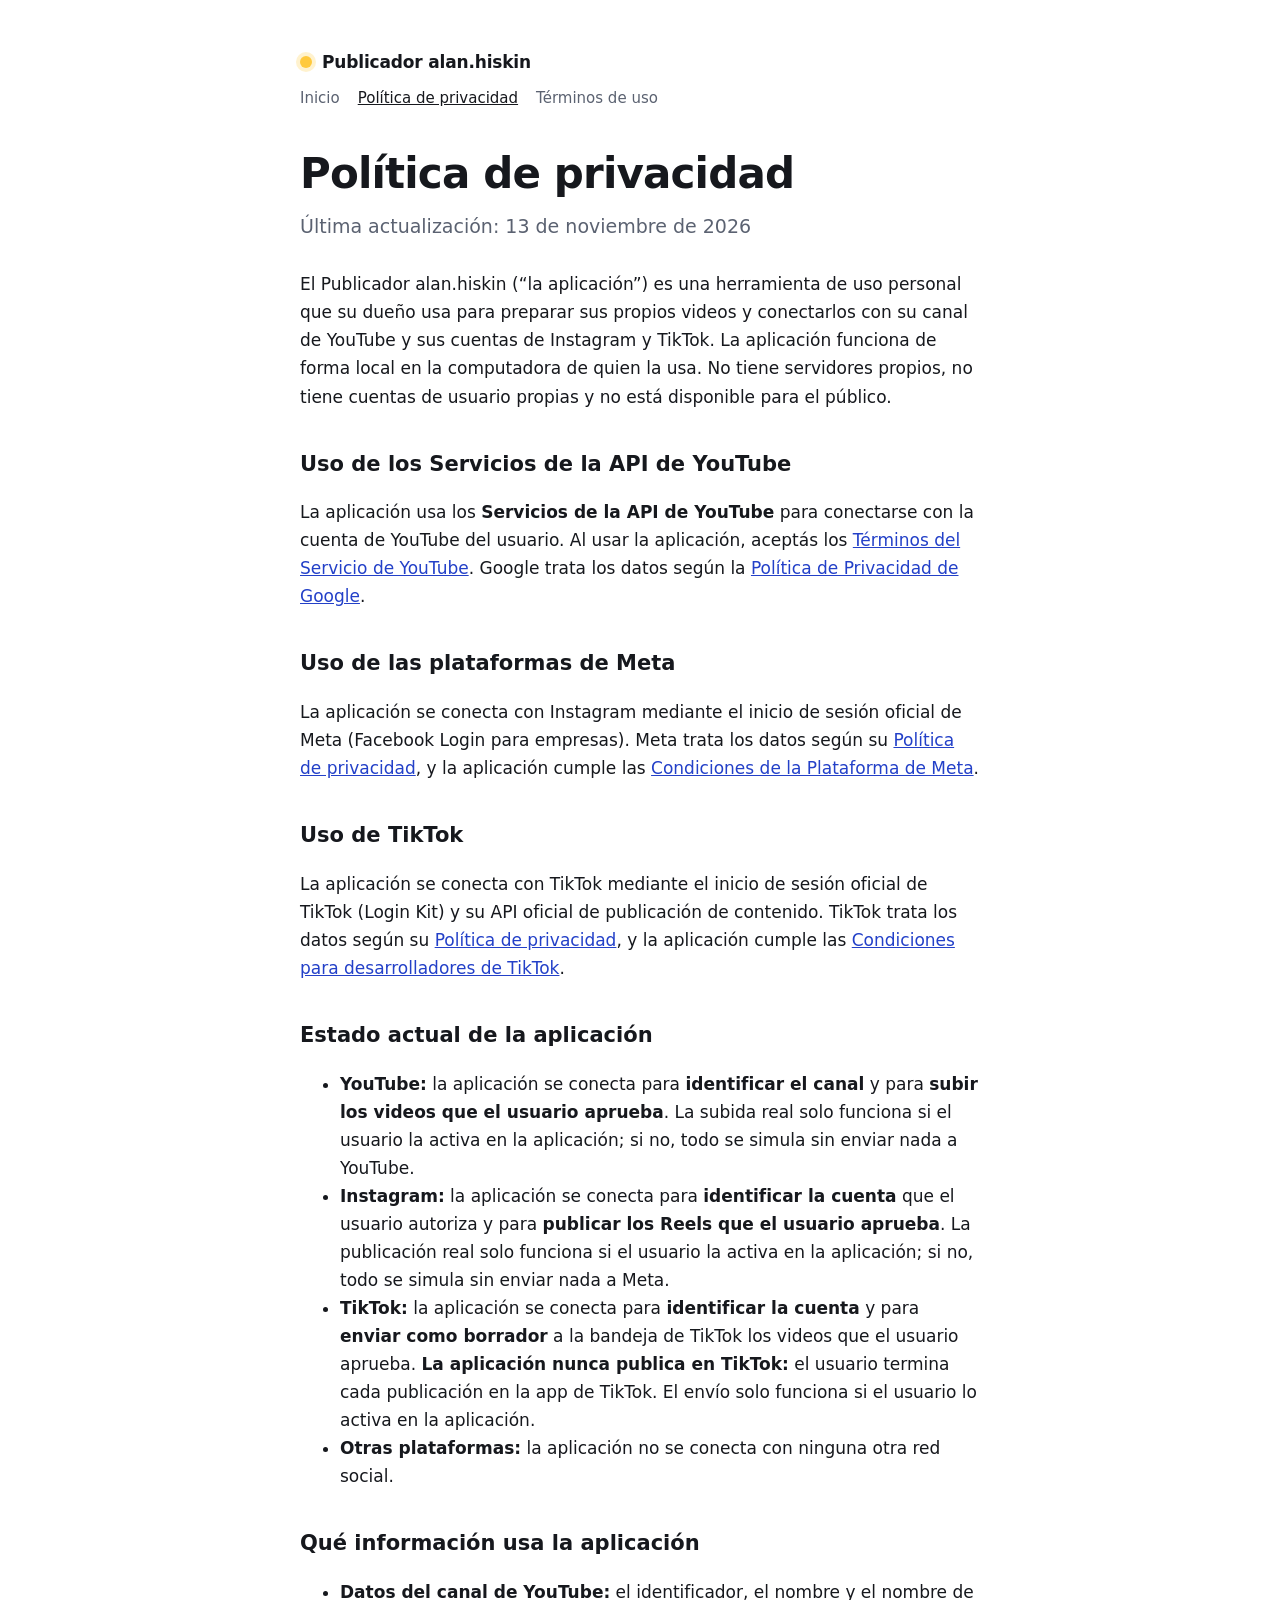
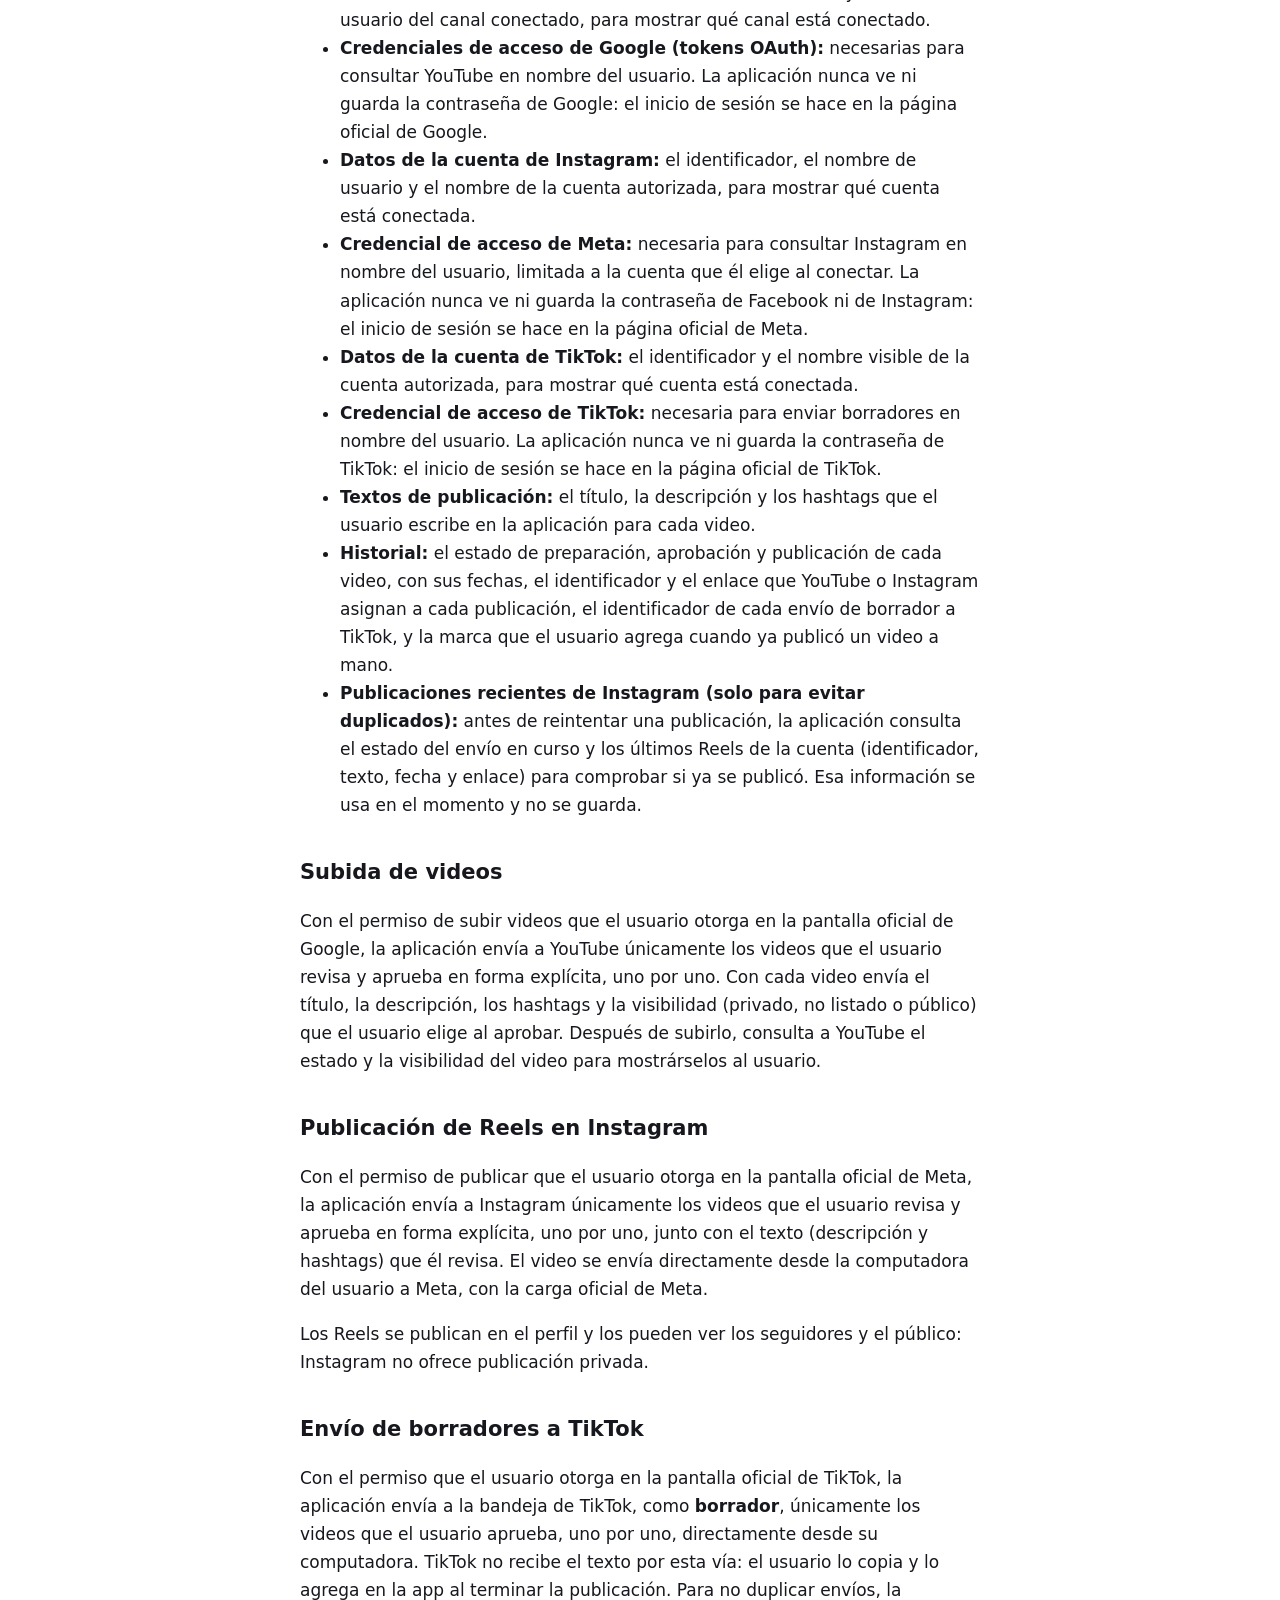
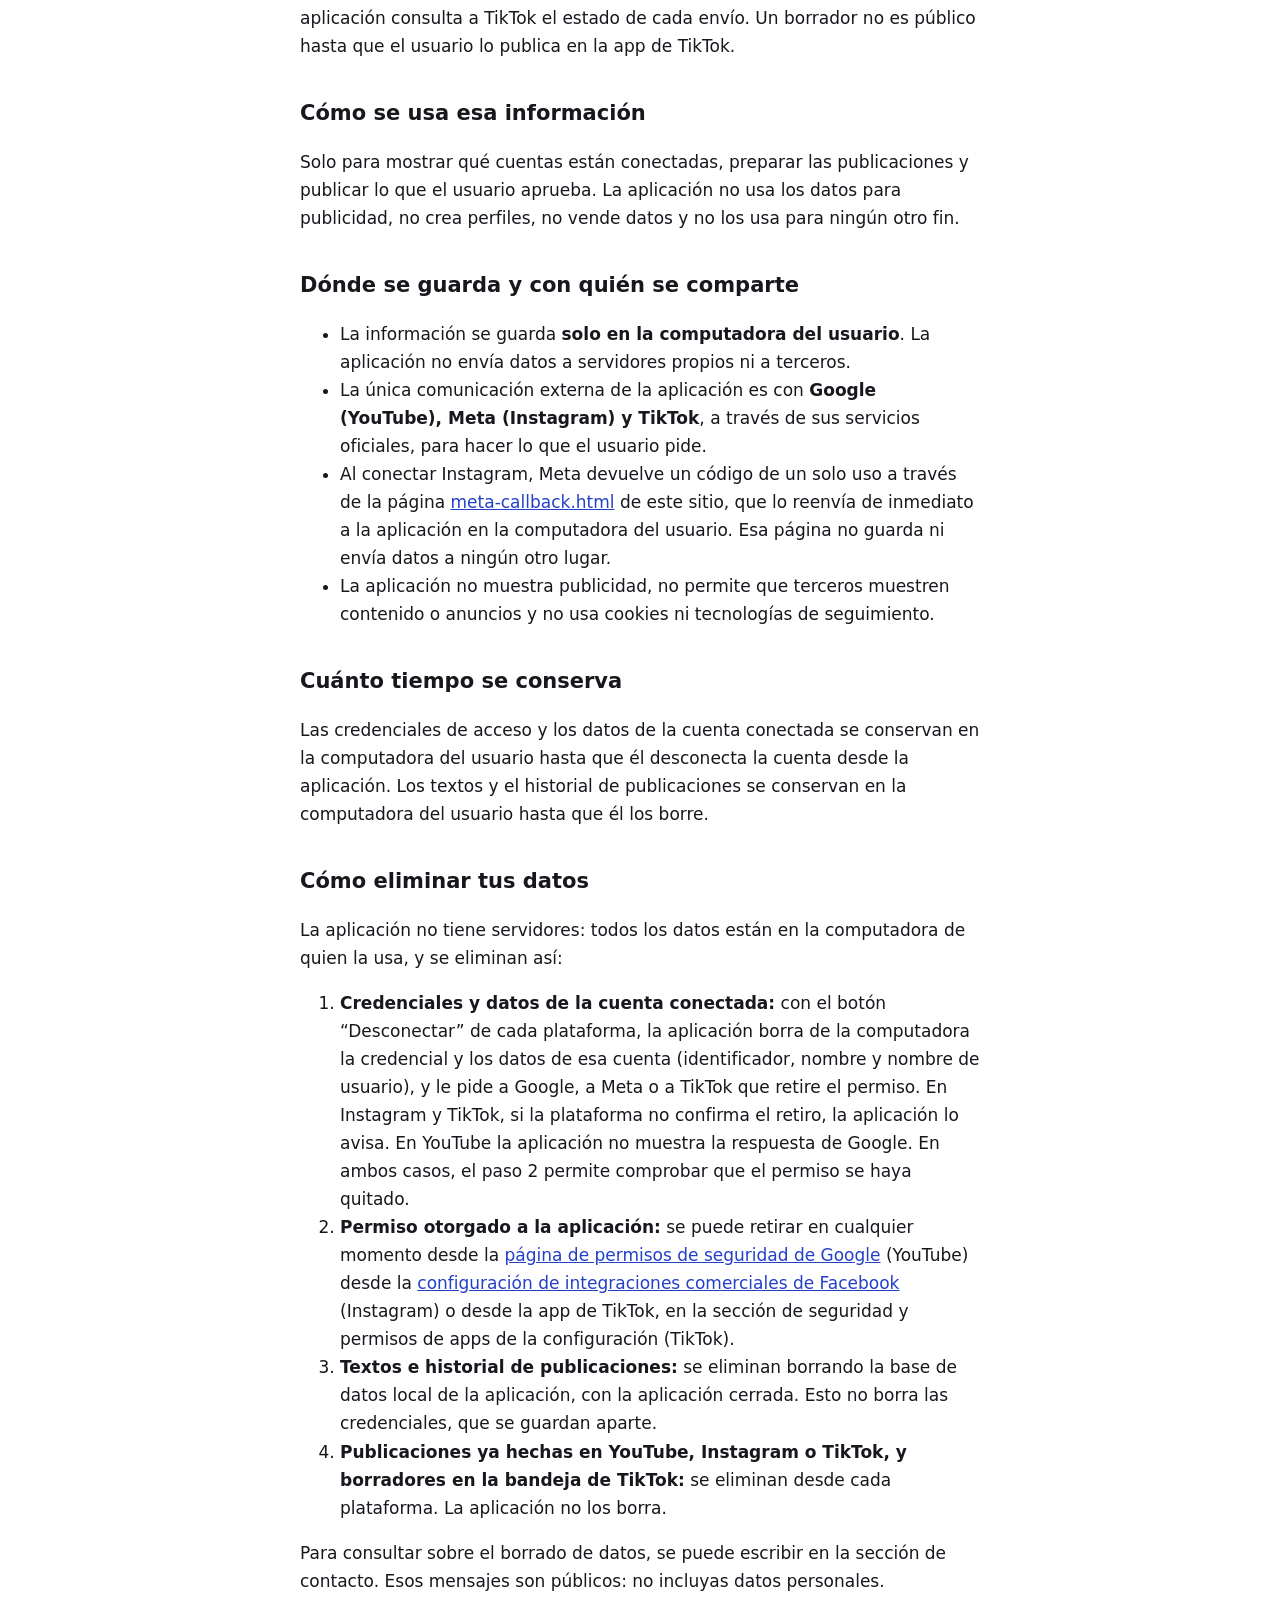
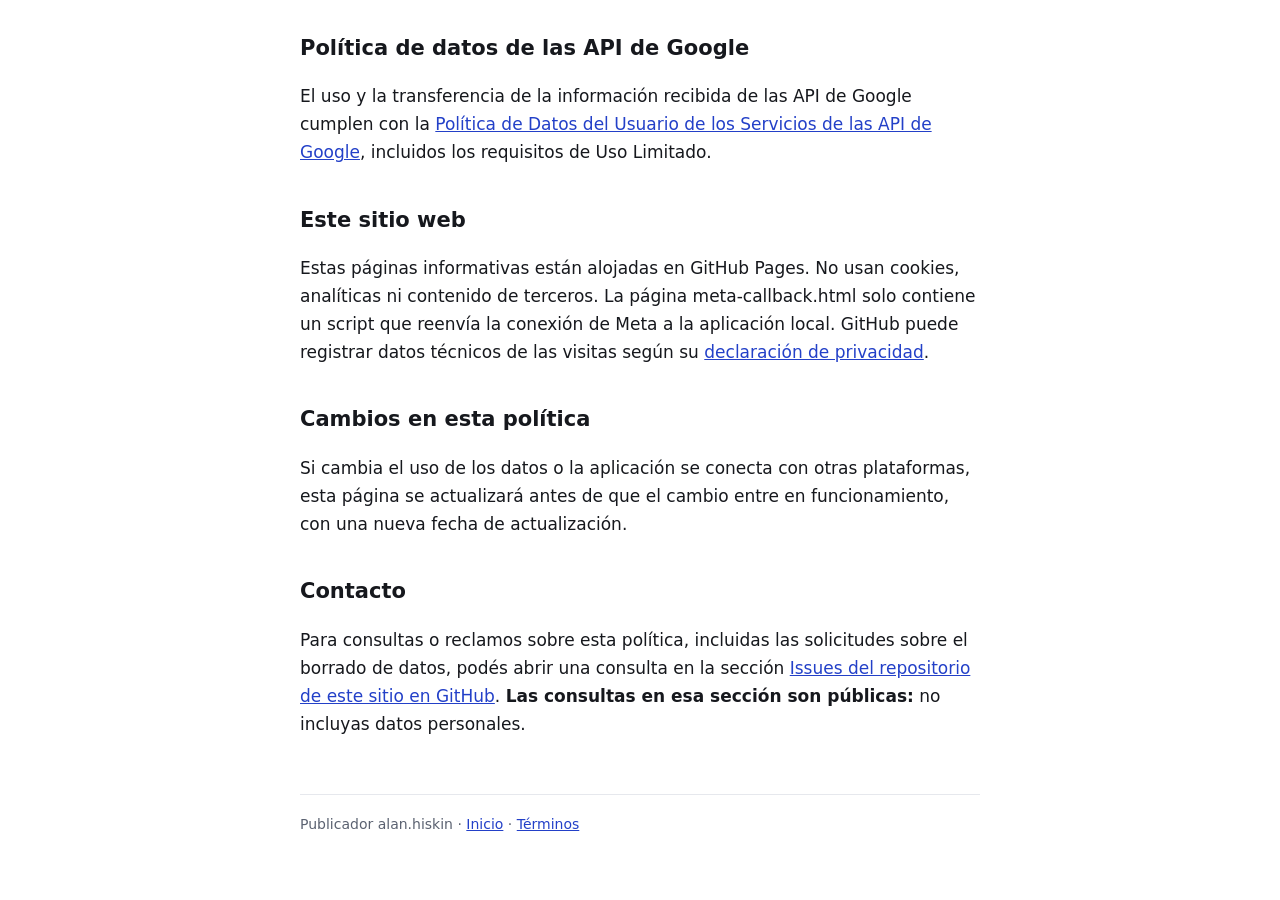
==== commit 24b8b17c: "Add files via upload Política: TikTok (borradores)" ====
--- a/privacidad.html
+++ b/privacidad.html
@@ -15,7 +15,7 @@
     <h1>Política de privacidad</h1>
     <p class="sub">Última actualización: 13 de noviembre de 2026</p>
 
-    <p>El Publicador alan.hiskin (“la aplicación”) es una herramienta de uso personal que su dueño usa para preparar sus propios videos y conectarlos con su canal de YouTube y su cuenta de Instagram. La aplicación funciona de forma local en la computadora de quien la usa. No tiene servidores propios, no tiene cuentas de usuario propias y no está disponible para el público.</p>
+    <p>El Publicador alan.hiskin (“la aplicación”) es una herramienta de uso personal que su dueño usa para preparar sus propios videos y conectarlos con su canal de YouTube y sus cuentas de Instagram y TikTok. La aplicación funciona de forma local en la computadora de quien la usa. No tiene servidores propios, no tiene cuentas de usuario propias y no está disponible para el público.</p>
 
     <h2>Uso de los Servicios de la API de YouTube</h2>
     <p>La aplicación usa los <b>Servicios de la API de YouTube</b> para conectarse con la cuenta de YouTube del usuario. Al usar la aplicación, aceptás los <a href="https://www.youtube.com/t/terms">Términos del Servicio de YouTube</a>. Google trata los datos según la <a href="https://policies.google.com/privacy">Política de Privacidad de Google</a>.</p>
@@ -23,10 +23,14 @@
     <h2>Uso de las plataformas de Meta</h2>
     <p>La aplicación se conecta con Instagram mediante el inicio de sesión oficial de Meta (Facebook Login para empresas). Meta trata los datos según su <a href="https://www.facebook.com/privacy/policy/">Política de privacidad</a>, y la aplicación cumple las <a href="https://developers.facebook.com/terms/">Condiciones de la Plataforma de Meta</a>.</p>
 
+    <h2>Uso de TikTok</h2>
+    <p>La aplicación se conecta con TikTok mediante el inicio de sesión oficial de TikTok (Login Kit) y su API oficial de publicación de contenido. TikTok trata los datos según su <a href="https://www.tiktok.com/legal/privacy-policy">Política de privacidad</a>, y la aplicación cumple las <a href="https://www.tiktok.com/legal/page/global/tik-tok-developer-terms-of-service/en">Condiciones para desarrolladores de TikTok</a>.</p>
+
     <h2>Estado actual de la aplicación</h2>
     <ul>
       <li><b>YouTube:</b> la aplicación se conecta para <b>identificar el canal</b> y para <b>subir los videos que el usuario aprueba</b>. La subida real solo funciona si el usuario la activa en la aplicación; si no, todo se simula sin enviar nada a YouTube.</li>
-      <li><b>Instagram:</b> la aplicación se conecta para <b>identificar la cuenta</b> que el usuario autoriza y para <b>publicar los Reels que el usuario aprueba</b>, como Trial Reel o Reel normal. La publicación real solo funciona si el usuario la activa en la aplicación; si no, todo se simula sin enviar nada a Meta.</li>
+      <li><b>Instagram:</b> la aplicación se conecta para <b>identificar la cuenta</b> que el usuario autoriza y para <b>publicar los Reels que el usuario aprueba</b>. La publicación real solo funciona si el usuario la activa en la aplicación; si no, todo se simula sin enviar nada a Meta.</li>
+      <li><b>TikTok:</b> la aplicación se conecta para <b>identificar la cuenta</b> y para <b>enviar como borrador</b> a la bandeja de TikTok los videos que el usuario aprueba. <b>La aplicación nunca publica en TikTok:</b> el usuario termina cada publicación en la app de TikTok. El envío solo funciona si el usuario lo activa en la aplicación.</li>
       <li><b>Otras plataformas:</b> la aplicación no se conecta con ninguna otra red social.</li>
     </ul>
 
@@ -36,8 +40,10 @@
       <li><b>Credenciales de acceso de Google (tokens OAuth):</b> necesarias para consultar YouTube en nombre del usuario. La aplicación nunca ve ni guarda la contraseña de Google: el inicio de sesión se hace en la página oficial de Google.</li>
       <li><b>Datos de la cuenta de Instagram:</b> el identificador, el nombre de usuario y el nombre de la cuenta autorizada, para mostrar qué cuenta está conectada.</li>
       <li><b>Credencial de acceso de Meta:</b> necesaria para consultar Instagram en nombre del usuario, limitada a la cuenta que él elige al conectar. La aplicación nunca ve ni guarda la contraseña de Facebook ni de Instagram: el inicio de sesión se hace en la página oficial de Meta.</li>
+      <li><b>Datos de la cuenta de TikTok:</b> el identificador y el nombre visible de la cuenta autorizada, para mostrar qué cuenta está conectada.</li>
+      <li><b>Credencial de acceso de TikTok:</b> necesaria para enviar borradores en nombre del usuario. La aplicación nunca ve ni guarda la contraseña de TikTok: el inicio de sesión se hace en la página oficial de TikTok.</li>
       <li><b>Textos de publicación:</b> el título, la descripción y los hashtags que el usuario escribe en la aplicación para cada video.</li>
-      <li><b>Historial:</b> el estado de preparación, aprobación y publicación de cada video, con sus fechas, el identificador y el enlace que YouTube o Instagram asignan a cada publicación, y la marca que el usuario agrega cuando ya publicó un video a mano.</li>
+      <li><b>Historial:</b> el estado de preparación, aprobación y publicación de cada video, con sus fechas, el identificador y el enlace que YouTube o Instagram asignan a cada publicación, el identificador de cada envío de borrador a TikTok, y la marca que el usuario agrega cuando ya publicó un video a mano.</li>
       <li><b>Publicaciones recientes de Instagram (solo para evitar duplicados):</b> antes de reintentar una publicación, la aplicación consulta el estado del envío en curso y los últimos Reels de la cuenta (identificador, texto, fecha y enlace) para comprobar si ya se publicó. Esa información se usa en el momento y no se guarda.</li>
     </ul>
 
@@ -45,12 +51,11 @@
     <p>Con el permiso de subir videos que el usuario otorga en la pantalla oficial de Google, la aplicación envía a YouTube únicamente los videos que el usuario revisa y aprueba en forma explícita, uno por uno. Con cada video envía el título, la descripción, los hashtags y la visibilidad (privado, no listado o público) que el usuario elige al aprobar. Después de subirlo, consulta a YouTube el estado y la visibilidad del video para mostrárselos al usuario.</p>
 
     <h2>Publicación de Reels en Instagram</h2>
-    <p>Con el permiso de publicar que el usuario otorga en la pantalla oficial de Meta, la aplicación envía a Instagram únicamente los videos que el usuario revisa y aprueba en forma explícita, uno por uno, junto con el texto (descripción y hashtags) y la modalidad que él elige: Trial Reel o Reel normal. El video se envía directamente desde la computadora del usuario a Meta, con la carga oficial de Meta.</p>
-    <ul>
-      <li><b>Trial Reel:</b> es una función de Instagram por la que el Reel se muestra primero a personas que no siguen la cuenta. El usuario puede elegir que no se comparta automáticamente con sus seguidores, o que Instagram lo comparta si funciona bien. <b>Un Trial Reel no es una publicación privada:</b> lo pueden ver personas que no siguen la cuenta.</li>
-      <li><b>Reel normal:</b> se publica en el perfil y lo pueden ver los seguidores y el público.</li>
-    </ul>
-    <p>Instagram no ofrece publicación privada: cualquier Reel publicado puede ser visible públicamente.</p>
+    <p>Con el permiso de publicar que el usuario otorga en la pantalla oficial de Meta, la aplicación envía a Instagram únicamente los videos que el usuario revisa y aprueba en forma explícita, uno por uno, junto con el texto (descripción y hashtags) que él revisa. El video se envía directamente desde la computadora del usuario a Meta, con la carga oficial de Meta.</p>
+    <p>Los Reels se publican en el perfil y los pueden ver los seguidores y el público: Instagram no ofrece publicación privada.</p>
+
+    <h2>Envío de borradores a TikTok</h2>
+    <p>Con el permiso que el usuario otorga en la pantalla oficial de TikTok, la aplicación envía a la bandeja de TikTok, como <b>borrador</b>, únicamente los videos que el usuario aprueba, uno por uno, directamente desde su computadora. TikTok no recibe el texto por esta vía: el usuario lo copia y lo agrega en la app al terminar la publicación. Para no duplicar envíos, la aplicación consulta a TikTok el estado de cada envío. Un borrador no es público hasta que el usuario lo publica en la app de TikTok.</p>
 
     <h2>Cómo se usa esa información</h2>
     <p>Solo para mostrar qué cuentas están conectadas, preparar las publicaciones y publicar lo que el usuario aprueba. La aplicación no usa los datos para publicidad, no crea perfiles, no vende datos y no los usa para ningún otro fin.</p>
@@ -58,7 +63,7 @@
     <h2>Dónde se guarda y con quién se comparte</h2>
     <ul>
       <li>La información se guarda <b>solo en la computadora del usuario</b>. La aplicación no envía datos a servidores propios ni a terceros.</li>
-      <li>La única comunicación externa de la aplicación es con <b>Google (YouTube) y Meta (Instagram)</b>, a través de sus servicios oficiales, para hacer lo que el usuario pide.</li>
+      <li>La única comunicación externa de la aplicación es con <b>Google (YouTube), Meta (Instagram) y TikTok</b>, a través de sus servicios oficiales, para hacer lo que el usuario pide.</li>
       <li>Al conectar Instagram, Meta devuelve un código de un solo uso a través de la página <a href="meta-callback.html">meta-callback.html</a> de este sitio, que lo reenvía de inmediato a la aplicación en la computadora del usuario. Esa página no guarda ni envía datos a ningún otro lugar.</li>
       <li>La aplicación no muestra publicidad, no permite que terceros muestren contenido o anuncios y no usa cookies ni tecnologías de seguimiento.</li>
     </ul>
@@ -69,10 +74,10 @@
     <h2 id="borrado">Cómo eliminar tus datos</h2>
     <p>La aplicación no tiene servidores: todos los datos están en la computadora de quien la usa, y se eliminan así:</p>
     <ol>
-      <li><b>Credenciales y datos de la cuenta conectada:</b> con el botón “Desconectar” de cada plataforma, la aplicación borra de la computadora la credencial y los datos de esa cuenta (identificador, nombre y nombre de usuario), y le pide a Google o a Meta que retire el permiso. En Instagram, si Meta no confirma el retiro, la aplicación lo avisa. En YouTube la aplicación no muestra la respuesta de Google. En ambos casos, el paso 2 permite comprobar que el permiso se haya quitado.</li>
-      <li><b>Permiso otorgado a la aplicación:</b> se puede retirar en cualquier momento desde la <a href="https://security.google.com/settings/security/permissions">página de permisos de seguridad de Google</a> (YouTube) o desde la <a href="https://www.facebook.com/settings/?tab=business_tools">configuración de integraciones comerciales de Facebook</a> (Instagram).</li>
+      <li><b>Credenciales y datos de la cuenta conectada:</b> con el botón “Desconectar” de cada plataforma, la aplicación borra de la computadora la credencial y los datos de esa cuenta (identificador, nombre y nombre de usuario), y le pide a Google, a Meta o a TikTok que retire el permiso. En Instagram y TikTok, si la plataforma no confirma el retiro, la aplicación lo avisa. En YouTube la aplicación no muestra la respuesta de Google. En ambos casos, el paso 2 permite comprobar que el permiso se haya quitado.</li>
+      <li><b>Permiso otorgado a la aplicación:</b> se puede retirar en cualquier momento desde la <a href="https://security.google.com/settings/security/permissions">página de permisos de seguridad de Google</a> (YouTube) desde la <a href="https://www.facebook.com/settings/?tab=business_tools">configuración de integraciones comerciales de Facebook</a> (Instagram) o desde la app de TikTok, en la sección de seguridad y permisos de apps de la configuración (TikTok).</li>
       <li><b>Textos e historial de publicaciones:</b> se eliminan borrando la base de datos local de la aplicación, con la aplicación cerrada. Esto no borra las credenciales, que se guardan aparte.</li>
-      <li><b>Publicaciones ya hechas en YouTube o Instagram:</b> se eliminan desde YouTube o Instagram. La aplicación no las borra.</li>
+      <li><b>Publicaciones ya hechas en YouTube, Instagram o TikTok, y borradores en la bandeja de TikTok:</b> se eliminan desde cada plataforma. La aplicación no los borra.</li>
     </ol>
     <p>Para consultar sobre el borrado de datos, se puede escribir en la sección de contacto. Esos mensajes son públicos: no incluyas datos personales.</p>
 
